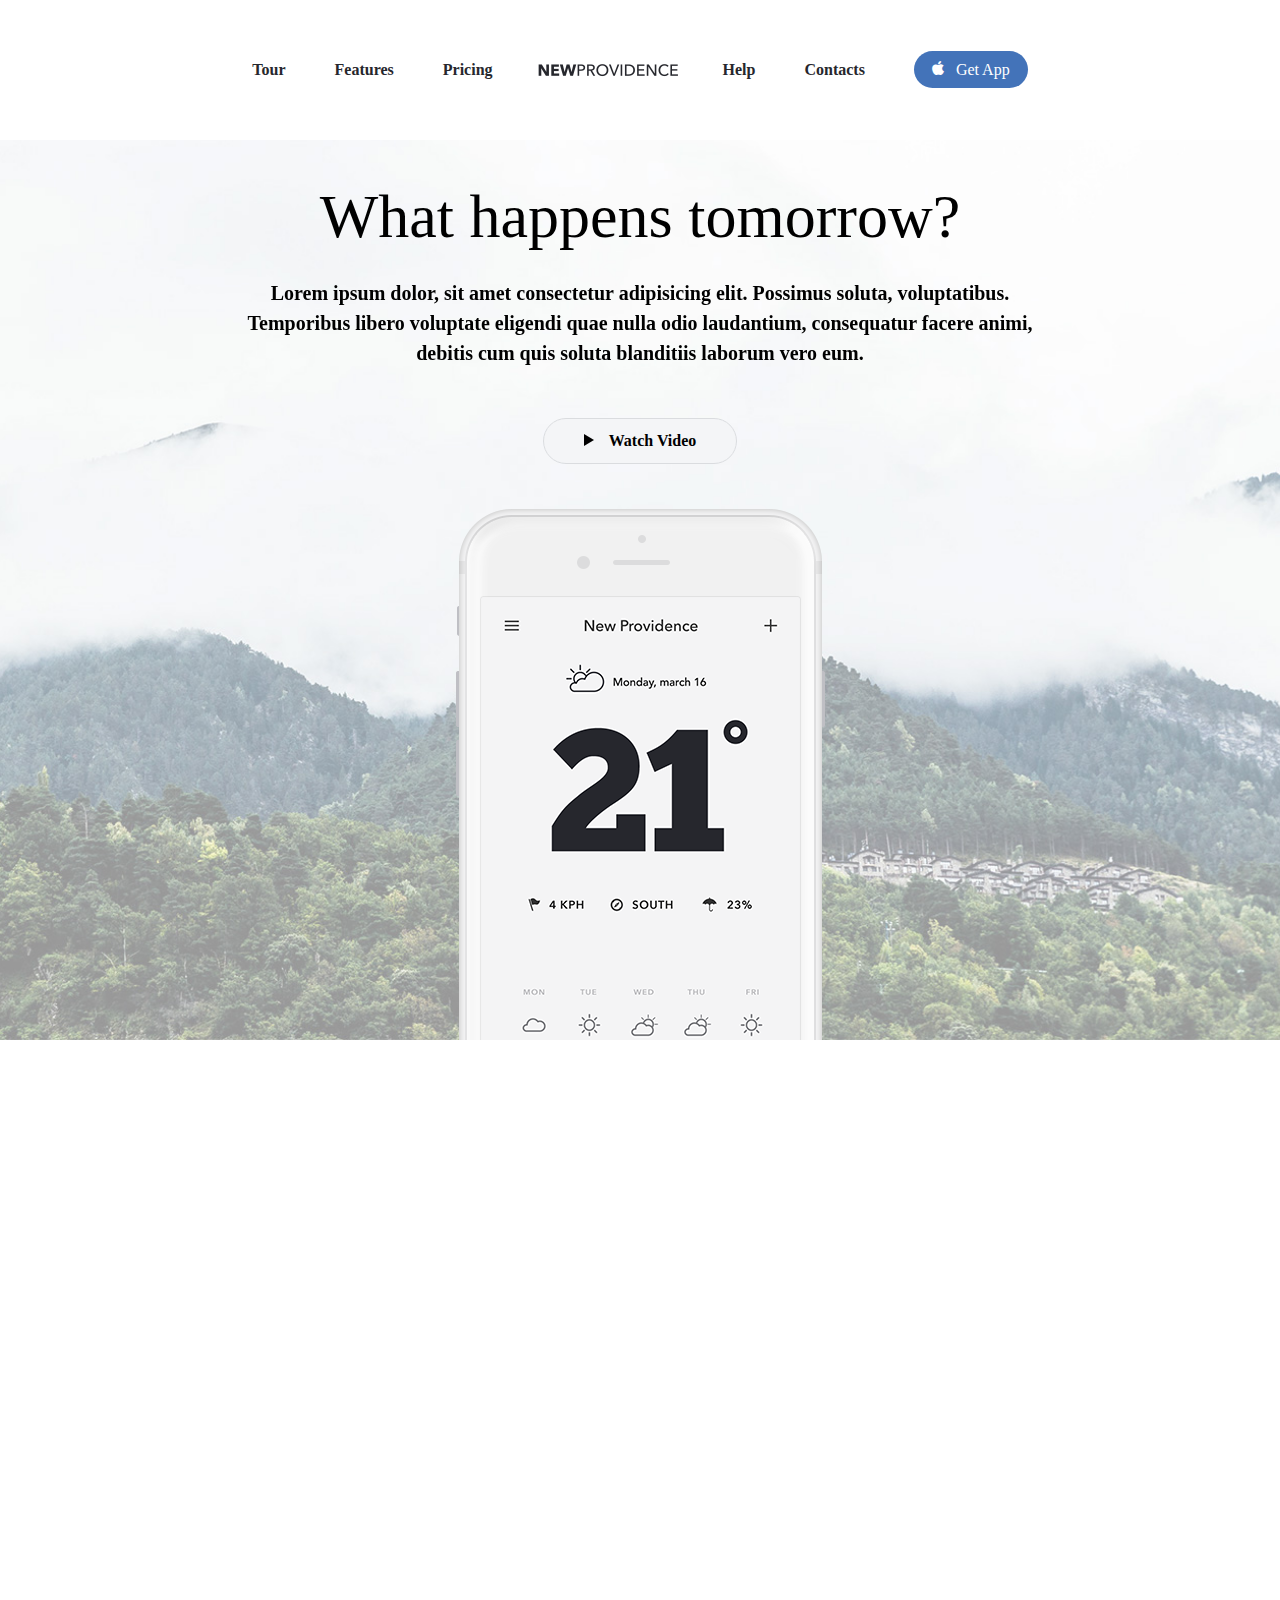
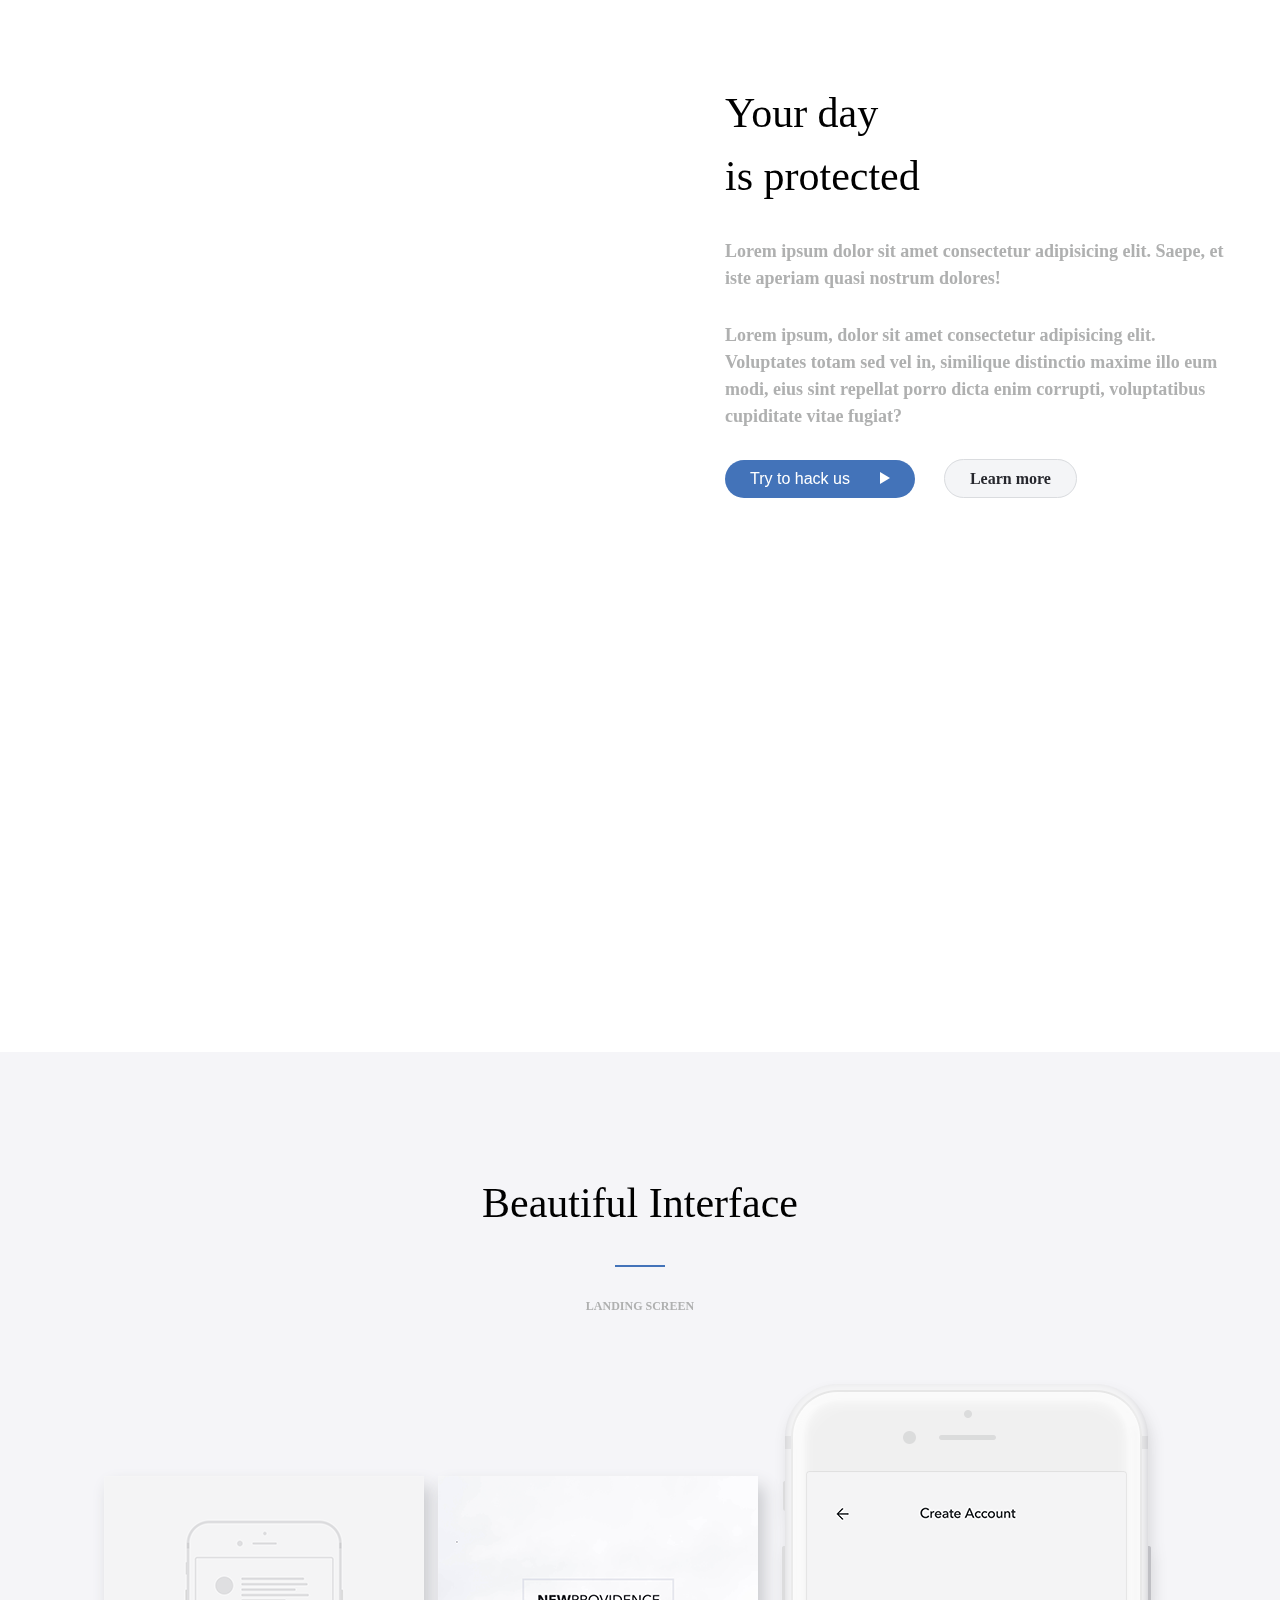
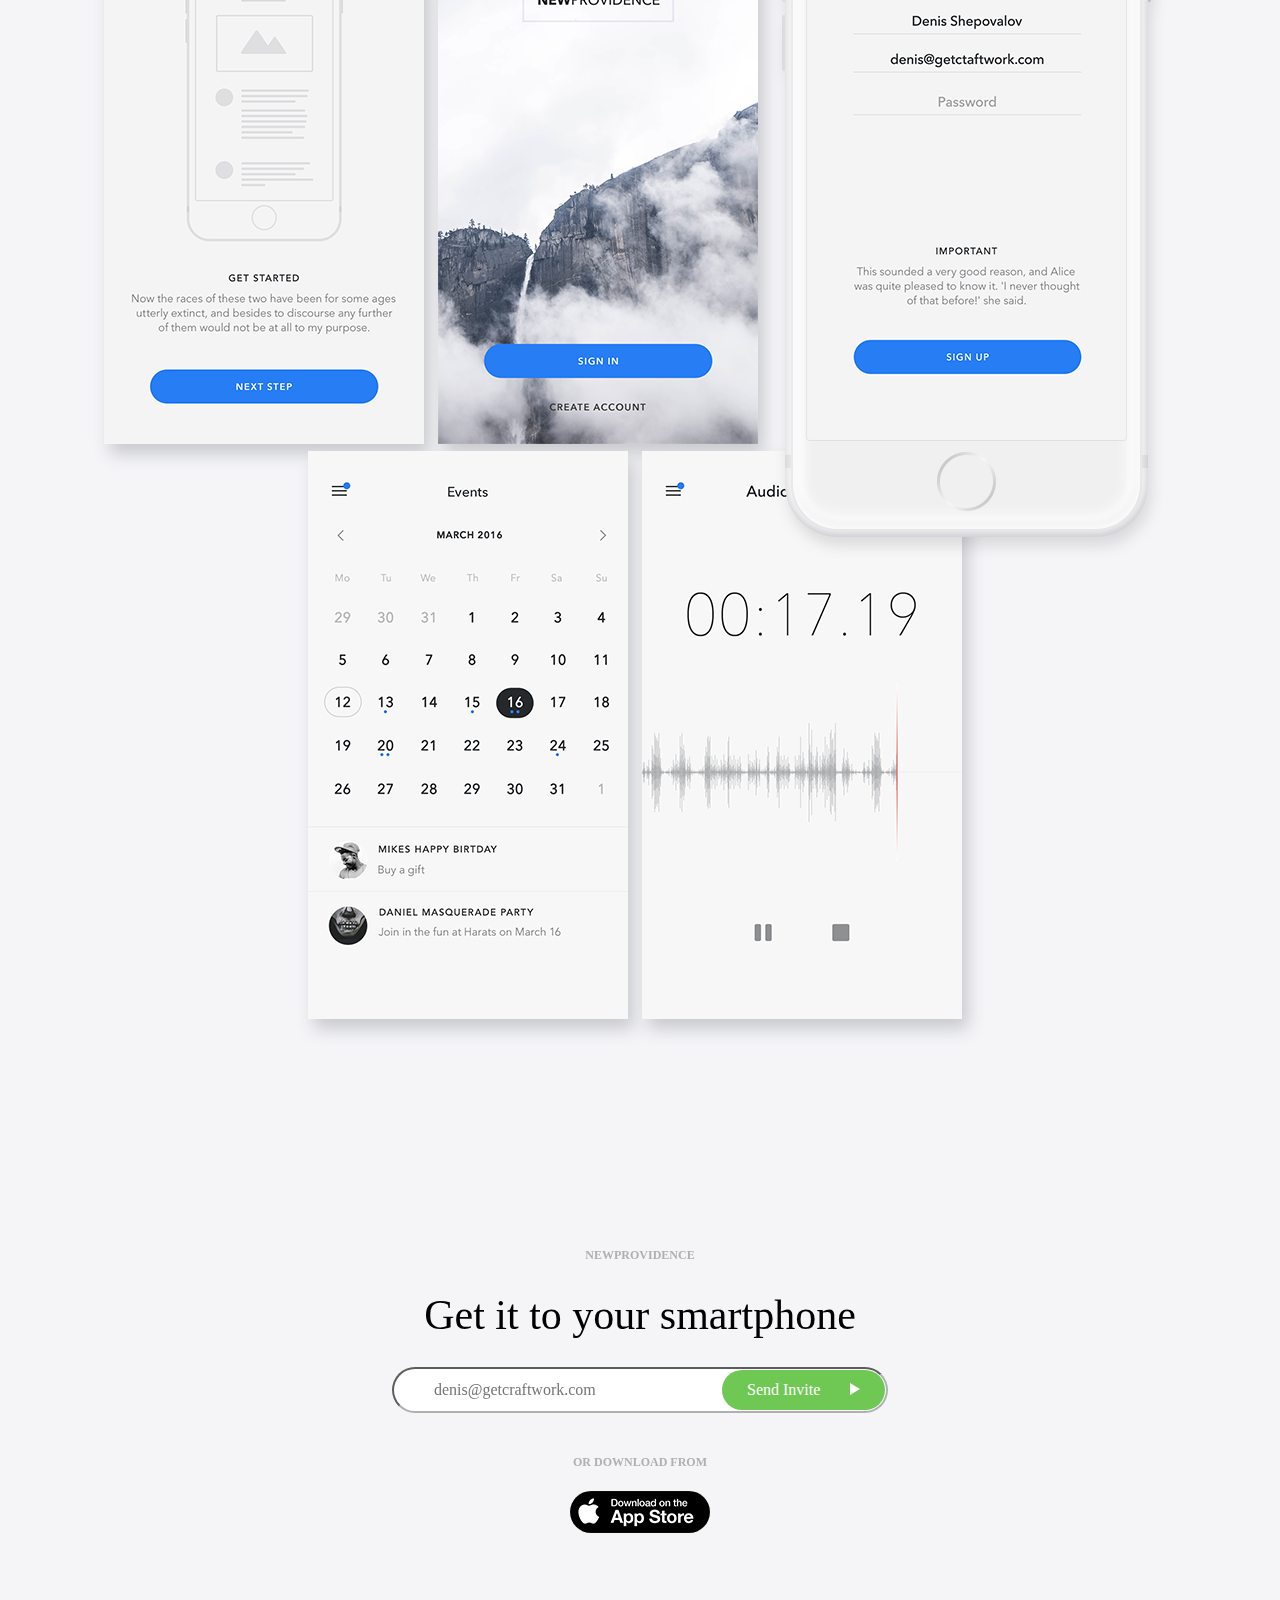
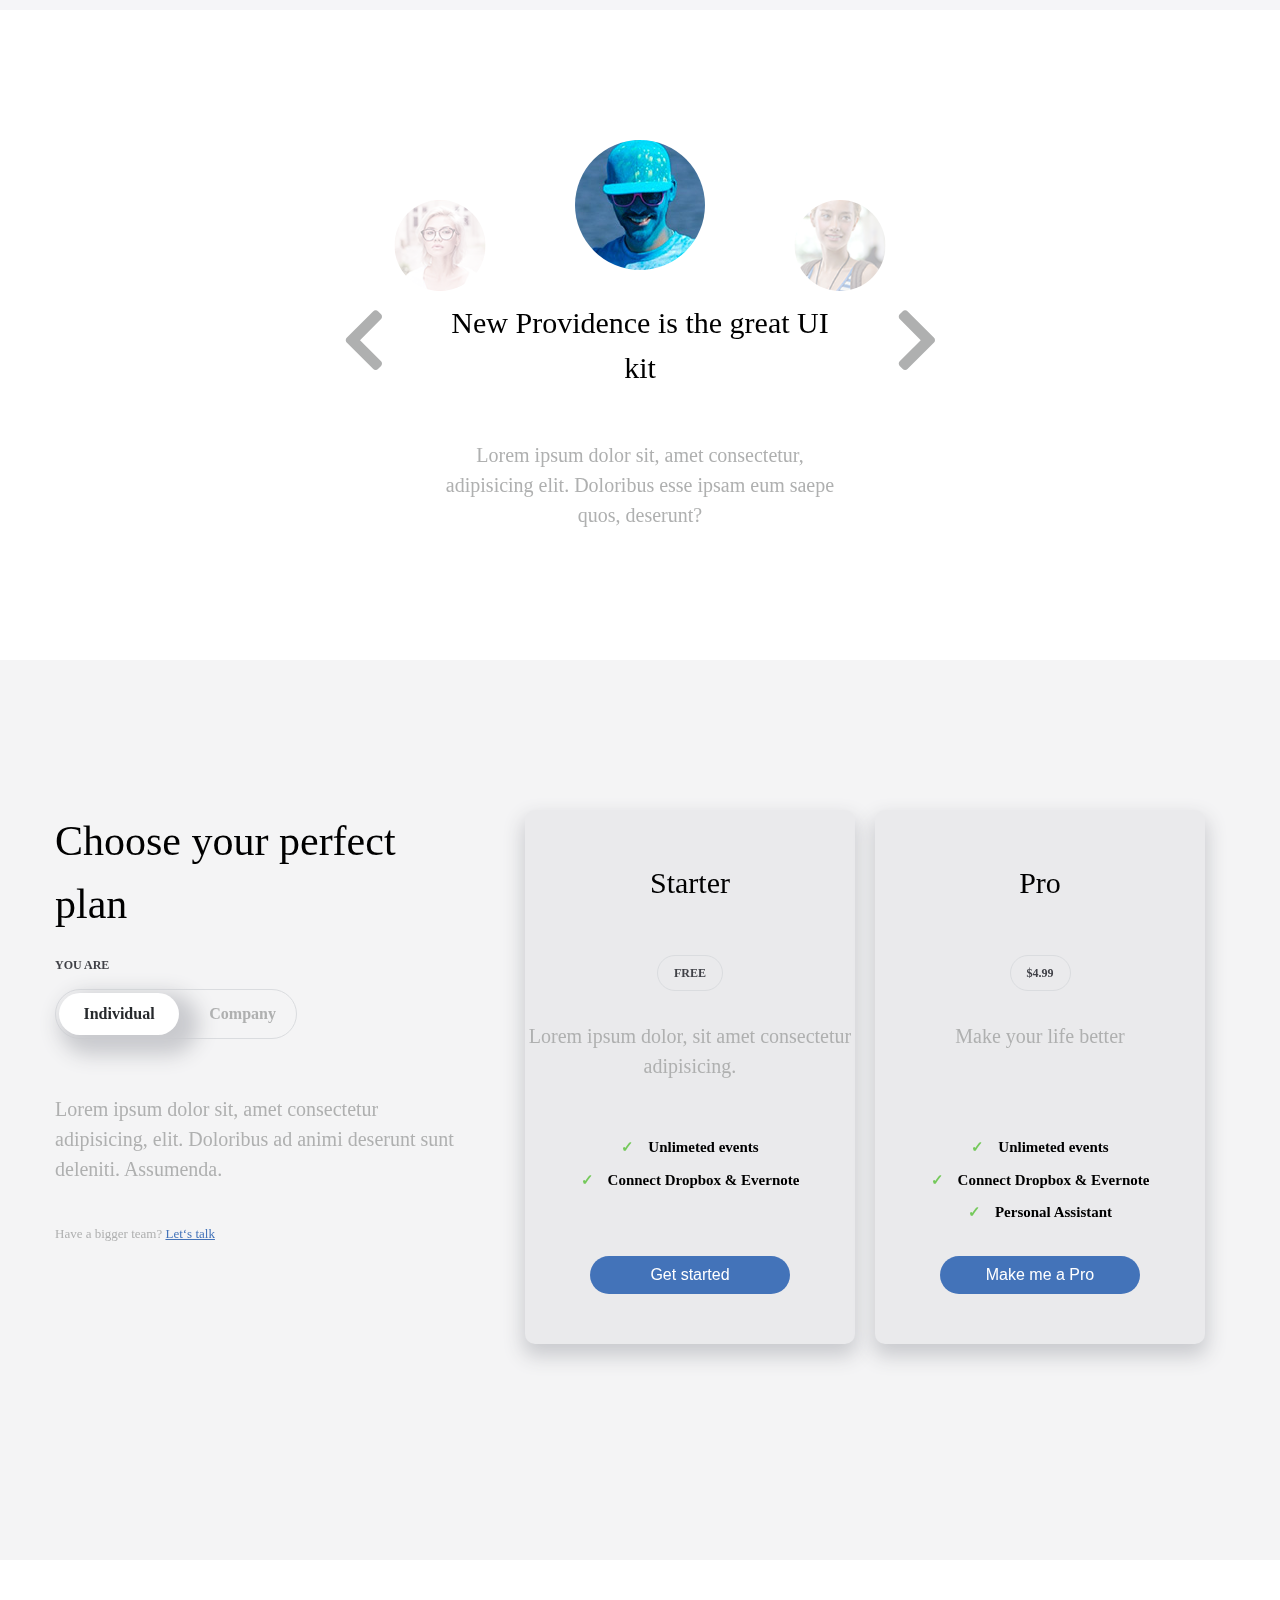
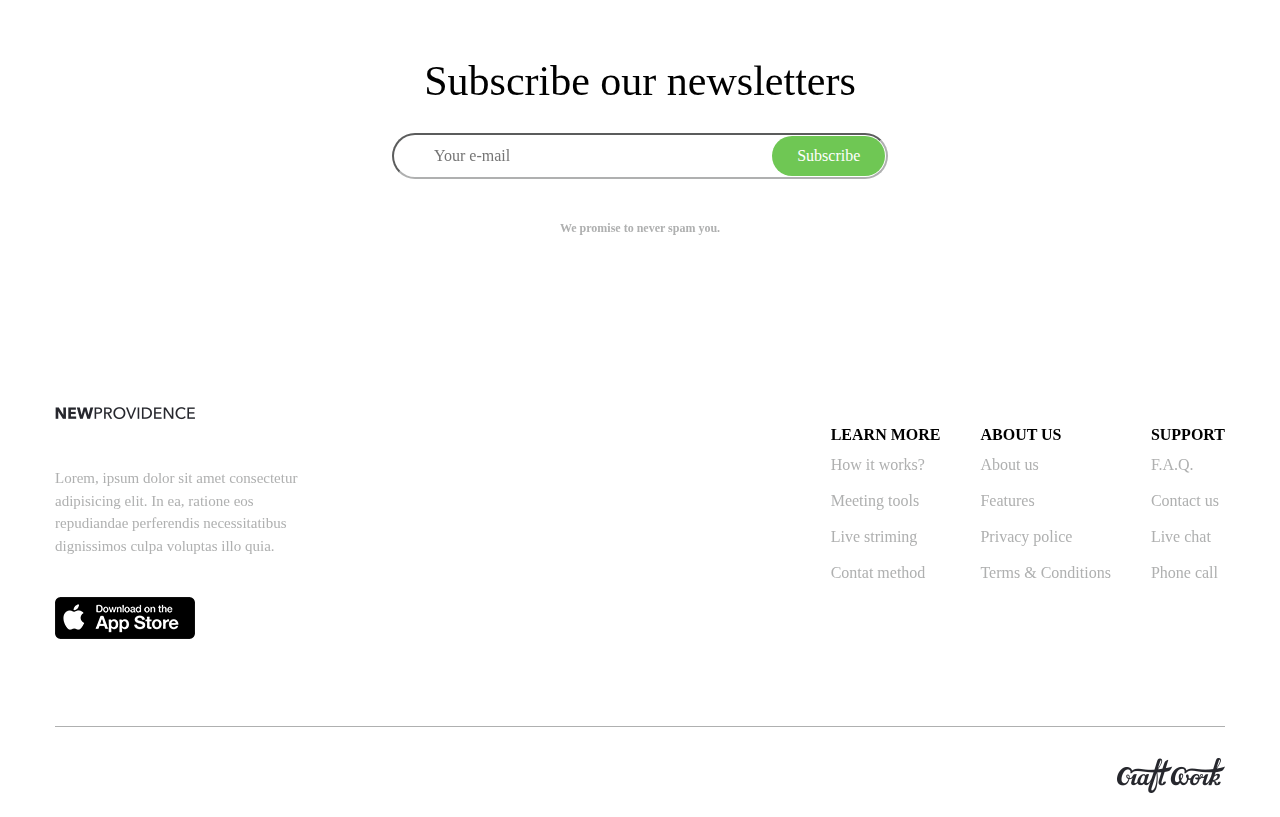
==== index.html @ 43b6f60f "adding my files to my repository" ====
<!DOCTYPE html>
<html>
<head>
	<meta charset="UTF-8">
	<meta name="viewport" content="width=device-width, initial-scale=1.0"/>
	<link rel="stylesheet" href="css/icon_fonts.css"/>
	<link rel="stylesheet" href="css/style_icon_fonts.css"/>
	<link rel="stylesheet" href="css/swiper-bundle.min.css"/>
	<link rel="stylesheet" href="css/icon_fonts-chevron.css"/>
	<link rel="stylesheet" type="text/css" href="css/style.css"/>
	<link rel="stylesheet" href="https://cdnjs.cloudflare.com/ajax/libs/animate.css/4.1.1/animate.min.css"/>
   <link href="css/aos.css" rel="stylesheet"/>
   <script src='js/aos.js'></script>
	<title>Providence</title>
</head>
<body>
	<header>
		<div class="mobile_nav">
			<div class="navigator__icon">
				<span></span>
			</div>
			<div class="navMobile fonts">
				<a class="menu__link" data-goto = ".slider" href="#">Tour</a>
				<a class="menu__link" data-goto = ".iphon_screens" href="#">Features</a>
				<a class="menu__link" data-goto = ".chois" href="#">Pricing</a>
				<a class="menu__link" data-goto = ".slider" href="#">Tour</a>
				<a class="menu__link" data-goto = ".iphon_screens" href="#">Features</a>
				<a class="menu__link" data-goto = ".chois" href="#">Pricing</a>
			</div>
		</div>
		<div class="wrapp__navigation">		
			<nav class="navigation">
				<div class="nav_left fonts">
						<a class="menu__link" data-goto = ".slider" href="#">Tour</a>
						<a class="menu__link" data-goto = ".iphon_screens" href="#">Features</a>
						<a class="menu__link" data-goto = ".chois" href="#">Pricing</a>
				</div>
				<img class="logo" src="images/logo.png" alt="logo">
				<div class="nav_right fonts">
						<a href="#">Help</a>
						<a href="#">Contacts</a>
						<a href="#" class="icon-apple">Get App</a>
				</div>
			</nav>
		</div>
		<div class="wrapper">
			<section class="header">
				<div class="heading">
					<h1 data-aos="fade-down" data-aos-delay="400">What happens tomorrow?</h1>
					<p class="fonts" data-aos="fade-down" data-aos-delay="600">Lorem ipsum dolor, sit amet consectetur adipisicing elit. Possimus soluta, voluptatibus. Temporibus libero voluptate eligendi quae nulla odio laudantium, consequatur facere animi, debitis cum quis soluta blanditiis laborum vero eum.</p>
					<button class="header_video fonts" data-aos="fade-down" data-aos-delay="800"><span class="arrow"  ></span>Watch Video</button>
				</div>
				<img class="heading__img" data-aos="fade-up" data-aos-delay="500" src="images/header_iphone.png" alt="header_iphone">
			</section>
		</div>
	</header>
	<main>
		<div class="wrapper">
			<section class="content_bloc">
				<div class="bloc fonts" data-aos="fade-right">
					<span class="icon_fonts-contentlock"></span>
					<h3 class="bloc_text">Real-time all the time</h3>
					<p>Lorem ipsum dolor sit amet consectetur adipisicing elit. Eius animi laudantium ex consequuntur quidem vitae!</p>
					<p>Lorem ipsum, dolor, sit amet consectetur adipisicing elit. Ex asperiores exercitationem autem laborum sit alias, iure dolor ea velit aliquid modi quisquam id facere nulla nemo necessitatibus consectetur nam minus.</p>
				</div>
				<div class="bloc fonts" data-aos="fade-left">
					<span class="icon_fonts-contentclock"></span>
					<h3 class="bloc_text">Adopt without any obstacles</h3>
					<p>Lorem ipsum, dolor sit, amet consectetur adipisicing elit. Ut porro cupiditate optio, commodi magni harum!</p>
					<p>Lorem ipsum dolor sit amet, consectetur, adipisicing elit. At iure rerum repudiandae vero aliquid sit excepturi cumque, consequatur debitis eum aperiam nulla nam neque ipsa officiis laudantium adipisci ad pariatur.</p>
				</div>
			</section>
			<section class="img_bloc">
				<img data-aos="fade-right" src="images/iphone-feature.png" alt="iphone" class="content_phone">
				<div class="bloc bl_phone">
					<h2>Your day <br> is protected</h2>
					<p class="fonts">Lorem ipsum dolor sit amet consectetur adipisicing elit. Saepe, et iste aperiam quasi nostrum dolores!</p>
					<p class="fonts">Lorem ipsum, dolor sit amet consectetur adipisicing elit. Voluptates totam sed vel in, similique distinctio maxime illo eum modi, eius sint repellat porro dicta enim corrupti, voluptatibus cupiditate vitae fugiat?</p>
					<button>Try to hack us<span class="arrow_btn"></span></button>
					<a href="#" class="header_video fonts">Learn more</a>
				</div>
			</section>
		</div>
		<section class="iphon_screens">
			<div class="iphon_heading">
				<h2>Beautiful Interface</h2>
				<span></span>
				<p class="fonts">LANDING SCREEN</p>
			</div>
			<div class="iphon_screens_img">
				<img src="images/interface/img-1.png" alt="screens">
				<img src="images/interface/img-2.png" alt="screens">
				<img src="images/interface/main-img.png" alt="screens">
				<img src="images/interface/img-3.png" alt="screens">
				<img src="images/interface/img-4.png" alt="screens">
			</div>
			<div class="form">
				<p class="form__log">NEWPROVIDENCE</p>
				<h2 class="form__header">Get it to your smartphone</h2>
				<div class="form__email">
					<input class="form__input" type="email"  placeholder="denis@getcraftwork.com">
					<a class="form__button">Send Invite<span class="arrow_btn"></span></a>
				</div>
				<p class="form__downloadtext">OR DOWNLOAD FROM</p>
				<a href="#" class="form__downloadimg"><img src="images/app-store-download.png" alt="app-store"></a>
			</div>
		</section>
		<section class="slider">
			<div class="swiper-container swiper-no-swiping">
			  	<div class="swiper_buttons">
				  <div class="swiper-button-prev icon_fonts-chevronchevron-left"></div>
				  <div class="swiper-button-next icon_fonts-chevronchevron-righ"></div>
			  </div>
				  <div class="swiper-wrapper">
				    <div class="swiper-slide">
				    	<img src="images/user1.jpg" alt="#">
				    	<div class="block">
				    		<h2 class="block_header">New Providence is the great UI kit </h2>
				    		<p class="block_text">Lorem, ipsum dolor sit amet consectetur adipisicing, elit. Corporis vero omnis ab eveniet soluta quos.</p>
				    		<img src="#" alt="">
				    		<p class="block_footer">NOWOMAN DOWMAN</p>
			    		</div>
				    </div>
				    <div class="swiper-slide">
				    	<img src="images/user2.jpg" alt="#">
				    	<div class="block">
				    		<h2 class="block_header">New Providence is the great UI kit </h2>
				    		<p class="block_text">Lorem ipsum dolor sit, amet consectetur, adipisicing elit. Doloribus esse ipsam eum saepe quos, deserunt?</p>
				    		<img src="#" alt="">
				    		<p class="block_footer">CAMERON DOWMAN</p>
			    		</div>
				    </div>
				    <div class="swiper-slide">
				    	<img src="images/user3.jpg" alt="#">
				    	<div class="block">
				    		<h2 class="block_header">New Providence is the great UI kit </h2>
				    		<p class="block_text">Lorem ipsum dolor, sit amet consectetur adipisicing elit. Sapiente, facilis! Asperiores commodi veritatis molestias, enim.</p>
				    		<img src="#" alt="">
				    		<p class="block_footer">SISI DOWMAN</p>
			    		</div>
				    </div>
			   </div>
			</div>
		</section>
		<section class="chois">
			<div class="chois_wrapper">
				<div class="chois_headingBlock">
					<h2>Choose your perfect plan</h2>
					<div class="chois_button">
						<p>YOU ARE</p>
						<label for="checkbox" class="swich">
							<p>Individual</p>
							<input type="checkbox" class="checkbox" id="checkbox">
							<span class="checkbox_slider"></span>
							<p class="p">Company</p>
						</label>
					</div>
					<p class="chois_text">Lorem ipsum dolor sit, amet consectetur adipisicing, elit. Doloribus ad animi deserunt sunt deleniti. Assumenda.</p>
					<p class="coise_textFooter">Have a bigger team? <a href="#">Let‘s talk</a></p>
				</div>
				<div class="chose_cardBlock">
					
					<div class="cards">	
						<h3 class="cards_header">Starter</h3>
						<div class="cards_price">FREE</div>
						<p class="cards_text">Lorem ipsum dolor, sit amet consectetur adipisicing.</p>
						<ul class="cards_list">
							<li>Unlimeted events</li>
							<li>Connect Dropbox & Evernote</li>
						</ul>
						<button class="cards_button">Get started</button>
					</div>
					
					<div class="cards">	
						<h3 class="cards_header">Pro</h3>
						<div class="cards_price">$4.99</div>
						<p class="cards_text">Make your life better</p>
						<ul class="cards_list">
							<li>Unlimeted events</li>
							<li>Connect Dropbox & Evernote</li>
							<li>Personal Assistant</li>
						</ul>
						<button class="cards_button">Make me a Pro</button>
					</div>
				
				</div>
			</div>
		</section>
	</main>
	<footer>
		<section class="footer">
			<div class="wrapper">	
				<div class="form">
					<h2 class="form__header">Subscribe our newsletters</h2>
					<div class="form__email">
						<input class="form__input" type="email" placeholder="Your e-mail">
						<a class="form__button">Subscribe</a>
					</div>
					<p class="form__downloadtext">We promise to never spam you.</p>
				</div>
				<div class="footer_social">
					<div class="footer_logo">
						<img src="images/logo.png" alt="logo">
						<p>Lorem, ipsum dolor sit amet consectetur adipisicing elit. In ea, ratione eos repudiandae perferendis necessitatibus dignissimos culpa voluptas illo quia.</p>
						<img src="images/app-store-download.png" alt="app-store">
						<div class="social-linc"></div>
					</div>
					<div class="footer_linc">
						<ul>
							<h4>LEARN MORE</h4>
							<li><a href="#">How it works? </a></li>
							<h4></h4>
							<li><a href="#">Meeting tools</a></li>
							<h4></h4>
							<li><a href="#">Live striming</a></li>
							<h4></h4>
							<li><a href="#">Contat method</a></li>
						</ul>
						<ul>
							<h4>ABOUT US</h4>
							<li><a href="#">About us</a></li>
							<h4></h4>
							<li><a href="#">Features</a></li>
							<h4></h4>
							<li><a href="#">Privacy police</a></li>
							<h4></h4>
							<li><a href="#">Terms & Conditions</a></li>
						</ul>
						<ul>
							<h4>SUPPORT</h4>
							<li><a href="#">F.A.Q.</a></li>
							<h4></h4>
							<li><a href="#">Contact us</a></li>
							<h4></h4>
							<li><a href="#">Live chat</a></li>
							<h4></h4>
							<li><a href="#">Phone call </a></li>
						</ul>
					</div>
				</div>
				<div class="footer_end">
					<img src="images/craftwork.png" alt="craftwork">
				</div>
			</div>	
		</section>
	</footer>
	<script src="js/swiper-bundle.min.js"></script>
	<script src="js/script.js"></script>	
</body>
</html>
---- css/icon_fonts.css ----
@font-face {
  font-family: 'icomoon';
  src:  url('../fonts/icomoon.eot?k3b6kp');
  src:  url('../fonts/icomoon.eot?k3b6kp#iefix') format('embedded-opentype'),
    url('../fonts/icomoon.ttf?k3b6kp') format('truetype'),
    url('../fonts/icomoon.woff?k3b6kp') format('woff'),
    url('../fonts/icomoon.svg?k3b6kp#icomoon') format('svg');
  font-weight: normal;
  font-style: normal;
  font-display: block;
}

[class^="icon-"]::before, [class*=" icon-"]::before {
  /* use !important to prevent issues with browser extensions that change fonts */
  font-family: 'icomoon' !important;
  speak: never;
  font-style: normal;
  font-weight: normal;
  font-variant: normal;
  text-transform: none;
  line-height: 1;

  /* Better Font Rendering =========== */
  -webkit-font-smoothing: antialiased;
  -moz-osx-font-smoothing: grayscale;
}

.icon-apple:before {
  content: "\e900";
  margin-right: 12px;
}
---- css/style_icon_fonts.css ----
@font-face {
  font-family: 'icon_content';
  src:  url('../fonts2/icon_content.eot?cr12xd');
  src:  url('../fonts2/icon_content.eot?cr12xd#iefix') format('embedded-opentype'),
    url('../fonts2/icon_content.ttf?cr12xd') format('truetype'),
    url('../fonts2/icon_content.woff?cr12xd') format('woff'),
    url('../fonts2/icon_content.svg?cr12xd#icon_content') format('svg');
  font-weight: normal;
  font-style: normal;
  font-display: block;
}

[class^="icon_fonts-content"], [class*=" icon_fonts-content"] {
  /* use !important to prevent issues with browser extensions that change fonts */
  font-family: 'icon_content' !important;
  speak: never;
  font-style: normal;
  font-weight: normal;
  font-variant: normal;
  text-transform: none;
  line-height: 1;

  /* Better Font Rendering =========== */
  -webkit-font-smoothing: antialiased;
  -moz-osx-font-smoothing: grayscale;
}

.icon_fonts-contentclock:before {
  content: "\e900";
  color: #267df4;
  font-size: 40px;
}
.icon_fonts-contentlock:before {
  content: "\e901";
  color: #267df4;
  font-size: 40px;
}
---- css/icon_fonts-chevron.css ----
@font-face {
  font-family: 'icon_chevron';
  src:  url('../fonts/icon_chevron.eot?hcdume');
  src:  url('../fonts/icon_chevron.eot?hcdume#iefix') format('embedded-opentype'),
    url('../fonts/icon_chevron.ttf?hcdume') format('truetype'),
    url('../fonts/icon_chevron.woff?hcdume') format('woff'),
    url('../fonts/icon_chevron.svg?hcdume#icon_chevron') format('svg');
  font-weight: normal;
  font-style: normal;
  font-display: block;
}

[class^="icon_fonts-chevron"]:after, [class*=" icon_fonts-chevron"]:after {
  /* use !important to prevent issues with browser extensions that change fonts */
  font-family: 'icon_chevron' !important;
  speak: never;
  font-style: normal;
  font-weight: normal;
  font-variant: normal;
  text-transform: none;
  line-height: 1;

  /* Better Font Rendering =========== */
  -webkit-font-smoothing: antialiased;
  -moz-osx-font-smoothing: grayscale;
}

.icon_fonts-chevronchevron-left:after {
  content: "\e900";
  font-size: 70px;
  color: #afb0b0;
}
.icon_fonts-chevronchevron-righ:after {
  content: "\e901";
  font-size: 70px;
  color: #afb0b0;
}
---- css/style.css ----
@import "http://fonts.fontstorage.com/import/lato.css";
@import "http://fonts.fontstorage.com/import/varelaround.css";

ul[class],
ol[class] {
  padding: 0;
}
body,
h1,
h2,
h3,
h4,
p,
ul[class],
ol[class],
li,
figure,
figcaption,
blockquote,
dl,
dd {
  margin: 0;
}
*:focus{
    outline: none
}
a{
	text-decoration: none;
}
.fonts{
	font-family: 'Lato';
	font-weight: 700;
}
body {
  min-height: 100vh;
  scroll-behavior: smooth;
  text-rendering: optimizeSpeed;
  line-height: 1.5;
}
.wrapper{
	max-width: 1170px;
	margin: auto;
}
						/*header*/

.navigator__icon{
	display: none;
	z-index: 4;
	position: relative;
	width: 60px;
	height: 30px;
	margin-left: 30px;
	cursor: pointer;
	transition: all 0.3s ease 0s;
}
.navigator__icon._active span{
	transform: scale(0) translate(0px, -50%);
}
.navigator__icon._active:before{
	top:50%;
	transform: rotate(-45deg) translate(0px, -50%);
}
.navigator__icon._active:after{
	bottom:50%;
	transform: rotate(45deg) translate(0px, 50%);
}
.navigator__icon span,
.navigator__icon:before,
.navigator__icon:after{
	left: 0;
	position: absolute;
	height: 20%;
	width: 100%;
	background-color: #6fc754;
	transition: all 0.3s ease 0s;
}
.navigator__icon:before,
.navigator__icon:after{
	content: "";
}
.navigator__icon:before{
	top: 0;
}
.navigator__icon:after{
	bottom: 0;
}
.navigator__icon span{
	top: 50%;
	transform: scale(1) translate(0px, -50%);
}
.nav_right > a{
	margin: 0 0 0 45px;
	color: #26272d;
}
.nav_right > a:hover{
	color: #afb0b0;
}
.nav_right > a:last-child{
	padding: 10px 18px;
	background-color: #4373b9;
	color:#fff;
	border-radius: 25px;
	font-weight: 500; 
}
.nav_left > a{
	color: #26272d;
	margin: 0 45px 0 0;
}c
.nav_left > a:hover{
	color: #afb0b0;
}
.logo{
	max-height: 15px;
}
.navigation{
	font-size: 16px;
	max-width: 1170px;
	display: flex;
	margin: auto;
	justify-content: space-between;
	align-items: center;
}
 .togleBody{
	overflow: hidden;
	height: 100%;
}
.navMobile{
	position: fixed;
	top: 0;
	left: -120%;
	width: 100%;
	height: 100%;
	background: rgba(0,0,0,0.9);
	/*transition: left 0.4s easy 0s;*/
	display: flex;
	flex-direction: column;
	align-items: center;
	justify-content: center;
	z-index: 3;
	transition: left 0.3s ease 0s;
}
.activeNavMobile{
	left: 0%;
	width: 100%;
	transition: left 0.4s easy 0s
}
.navMobile > a{
	padding: 10px 0px;
	color: #fff;
}
.wrapp__navigation{
	height: 140px;
	position: fixed;
	top: 0;
	left: 0;
	right: 0;
	background-color: #fff;
	z-index: 2;
	display: flex;
	transition-duration: 1s;
	transition-property: height;
}
.nav__height{
	transition-duration: 1s;
	transition-property: height;
	height: 80px;
	box-shadow: 1px 0 10px 2px;
}
header{
	background-image: url("../images/banner_background.jpg");
	background-size: cover;
	background-position: center center;
	background-repeat: no-repeat;
	max-height: 900px;
	overflow: hidden;
	padding-top: 140px;
}
.heading{
	max-width: 830px;
	margin: auto;
	text-align: center;
	padding: 30px 0;
}
.heading > h1 {
	font-size: 62px;
	margin-bottom: 15px;
	font-family: 'Varela Round';
	font-weight: 300;
}
.heading > p {
	font-size: 20px;
	margin-bottom: 50px;
	font-weight: 600;
	/*color: #afb0b0;*/
}
.header_video{
	margin-bottom: 15px;
	padding: 13px 40px;
	font-size: 16px;
	background-color: #F4F5F7;
	border: 1px solid #dadcdf;
	border-radius: 30px;
	cursor: pointer;
}
.arrow{
	display: inline-block;
	height:0;
	width: 0;
	padding-right: 15px;
	border-top: 6px solid transparent;
	border-left: 10px solid black;
	border-bottom: 6px solid transparent;
}
.header > img{
	margin: auto;
	display: block;
}
								/*content*/
.bloc{
	max-width: 500px;
}
.bloc > h2{
	font-family: 'Varela Round';
	font-weight: 300;
	font-size: 42px;
}
.bloc p{
	font-weight: 600;
	font-size: 18px;
	color: #afb0b0;
}
.bloc *{
	margin-top: 30px;
	font-weight: 400;
}
.content_bloc{
	display: flex;
	justify-content: space-between;
	margin-top: 120px;
	margin-bottom: 160px;	
}
.img_bloc{
	min-height: 1000px;
}
@media only screen and (min-device-width : 768px) and (max-device-width : 1024px) and (orientation : portrait) {
	.content_bloc{
		padding: 0 30px;
	}
}
@media only screen and (max-width : 1024px) {
	.content_bloc{
		padding: 0 20px;
		flex-direction: column;
		align-items: center;
	}
	.content_bloc > .bloc{
		max-width: 80%;
		text-align: center;
	}
	.img_bloc{
		display: none;
	}

}
.bl_phone{
	float: right;
}
.content_phone{
	position: absolute;
	left: -3%;
	object-fit: cover;
	z-index: -1;
}
@media only screen and (max-width : 1224px) {
	.content_phone{
		position: static;
		margin: auto;
		left: 0;
		display: block;
		max-width: 70%;
	}
	.bl_phone{
		float: none;
		max-width: 80%;
		text-align: center;
		margin: auto;
		padding-bottom: 80px;
	}
	.content_bloc{
		margin-top: 100px;
		margin-bottom: 80px;
		padding: 0 20px;
	}
}
.bl_map{
	margin-top: 120px;
	margin: auto;
}
.bloc_text{
	font-size: 24px;
	font-weight: 400;
}
.bloc > a{
	padding: 10px 25px;
	font-weight: 600;	
	font-size: 16px;
	color: #26272d;
}
.bloc > button{
	padding: 10px 25px;
	background-color: #4373b9;
	color:#fff;
	border-radius: 25px;
	font-weight: 500;
	border: none;
	font-size: 16px;
	cursor: pointer;
	margin-right: 25px;
	text-decoration: none; 
}
.arrow_btn{
	display: inline-block;
	height:0;
	width: 0;
	border-top: 6px solid transparent;
	border-left: 10px solid #fff;
	border-bottom: 6px solid transparent;
	margin: 0 0 0 30px;
}
.bloc > button:focus {
    outline: none;
}
.img_map{
	min-height: 700px;
}

.content_map_img {
	margin: 50px auto;
	display: block;
	object-fit: cover;
}
.bloc_img > h4{
	font-size: 12px;
	font-weight: bold;
}
								/*content iphon_screens*/
.iphon_screens{
	background-color: #f5f5f8;
	padding: 120px 0 70px 0; 
}
.iphon_heading{
	display: flex;
	flex-direction: column;
	align-items: center;
	width: 100%;
}
.iphon_heading *{
	margin-bottom: 30px;
}
.iphon_heading > span{
	display: inline-block;
	width: 50px;
	border-top: 2px solid #4373b9;
}
.iphon_heading > h2 {
	font-family: 'Varela Round';
	font-weight: 300;
	font-size: 42px;
}
.iphon_heading > p{
	font-size: 12px;
	margin-bottom: 50px;
	font-weight: 600;
	color: #afb0b0;
}
.iphon_screens_img{
	transform: translateY(-100px);
	text-align: center;
	margin-bottom: 120px;
}
.iphon_screens_img > img{
	margin: 0 10px 0 0;
	box-shadow: 6px 10px 16px #c9cace;
}
.iphon_screens_img > img:nth-child(3){
	transform: translateY(115px);
	box-shadow:none;
}
.form{
	display: flex;
	flex-direction: column;
	align-items: center;
	width: 100%;
}
.form__downloadtext,.form__log{
	font-size: 12px;
	margin-bottom: 20px;
	font-weight: 600;
	color: #afb0b0;
	font-family: 'Lato';
}
.form__header{
	font-family: 'Varela Round';
	font-weight: 300;
	font-size: 42px;
	margin-bottom: 20px;
}
.form__downloadimg > img{
	border-radius: 22px;
}
.form__email{
	margin-bottom: 40px;
	position: relative;
}
.form__input{
	border-radius: 32px;
	height: 40px;
	border-color:#afb0b0;
	font-size: 16px;
	font-family: 'Varela Round';
	font-weight: 500; 
	padding-left: 40px;
	width: 450px;
}
.form__input:focus{
    outline: none
}
.form__button{
	position: absolute;
	right: -4.5%;
	bottom: 6%;
	padding: 8px 25px;
	background-color: #6fc754;
	color:#fff;
	border-radius: 25px;
	font-weight: 500;
	border: none;
	font-size: 16px;
	cursor: pointer;
	margin-right: 25px;
	text-decoration: none;
	font-family: 'Varela Round';
	font-weight: 500; 
}
					/*slider*/
.slider{
	min-height: 520px;
}
.swiper-container {
  max-width: 600px;
  height: 400px;
  margin-top: 130px;
}
.swiper-slide {
	opacity: 0.3;
	transform: scale(0.7);
	transition: 700ms;
}
.swiper-slide > img{
	border-radius: 50%;
	overflow: hidden;
	margin: auto;
	display: block;
}
.swiper_buttons{
	min-width: 1170px;
	margin: auto;
}
.swiper-slide-active{
	opacity: 1;
	transform: scale(1);
	transition: 700ms;
}
.block {
	display: flex;
	flex-direction: column;
	position: absolute;
	display: none;
	right: -50%;
	left: -50%;
	top: 40%;
	text-align: center;
	margin: 0 0 125px 0; 
}
.block_text{
	font-size: 20px;
	font-family: 'Lato';
	color: #afb0b0;
}
.swiper-slide-active .block {
	display: block;
	transition: 700ms;
}
.block_header{
	font-size: 30px;
	font-family: 'Lato';
	font-weight: 400;
	margin-bottom: 50px;
}
.block_footer{
	font-size: 12px;
	font-family: 'Lato';
	font-weight: bold;
	color: #404147;
}

					/*block chois*/
.chois{
	min-height: 900px;
	background-color: #f4f4f5;
`}
.chois_wrapper{
	max-width: 1170px;
	margin: auto;
	display: flex;
	justify-content: space-between;
	padding-top: 150px;
}
@media only screen and (max-width : 1224px) {
	.chois_wrapper{
		flex-direction: column;
		align-items: center;
		padding-bottom: 50px;
	}
	header{
		padding: 60px;
	}
	.footer{
		margin: 0 30px;
	}
	.chois_headingBlock{
		margin-right: 0px;
		margin: 30px 0px;
	}
}
.chois_headingBlock{
	max-width: 400px;
}
.chois_headingBlock > h2{
	font-family: 'Varela Round';
	font-weight: 300;
	font-size: 42px;
	margin-bottom: 20px;
}
.chois_button{
	margin-bottom: 55px;
}
.chois_button > p{
	font-size: 12px;
	font-family: 'Lato';
	font-weight: bold;
	color: #404147;
	margin-bottom: 15px;
}
.chois_text{
	font-size: 20px;
	font-family: 'Lato';
	color: #afb0b0;
	margin-bottom: 40px;
}
.coise_textFooter{
	font-size: 13px;
	font-family: 'Lato';
	color: #afb0b0;
}
.coise_textFooter > a{
	text-decoration: underline;
	color:#4373b9; 
}
.checkbox{
	visibility: hidden;
}
.swich{
	position: relative;
	display: inline-block;
	width: 200px;
   border: 1px solid #dadcdf;
   border-radius: 30px;
   text-align: right;
   font-family: 'Lato';
	font-weight: 600;
	color: #afb0b0;
	padding: 12px 20px;
	display: flex;
	justify-content: space-between;
}
.swich > p{
	display: inline-block;
}
.checkbox_slider:before{
	content: "Individual";
	position: absolute;
	border-radius: 30px;
	text-align: center;
	top: 3px;
	width: 120px;
	left: 3px;
	background-color: #ffffff;
	box-shadow: 10px 10px 20px 10px #c9cace;
	cursor: pointer;
	font-family: 'Lato';
	font-weight: 600;
	padding: 9px 0;
	color: #26292c;
	transition: 300ms;
}
.checkbox:checked + .checkbox_slider:before{
	left: 117px;
	content: "Company";
}
.chose_cardBlock{
	display: flex;
}
.cards{
	text-align: center;
	padding: 50px 0;
	box-shadow: 0 10px 20px 2px #c9cace;
	margin-right: 20px;
	border-radius: 10px;
	background-color: #eaeaec;
	transition: transform 0.6s ease 0s;
	width: 330px;
}
.cards:hover{
	transform: scale(1.1);
	background-color: #fff;
	transition: transform 0.6s ease 0s;

}
.cards_header{
	font-size: 30px;
	font-family: 'Lato';
	font-weight: 400;
	margin-bottom: 50px;
}
.cards_text{
	font-size: 20px;
	font-family: 'Lato';
	color: #afb0b0;
	margin-bottom: 55px;
	min-height: 60px;
}
.cards_price{
	font-size: 12px;
	font-family: 'Lato';
	font-weight: bold;
	color: #404147;
	margin-bottom: 15px;
	border: 1px solid #dadcdf;
	border-radius: 30px;
	display: inline-block;
	padding: 8px 16px;
	margin-bottom: 30px
}
.cards_list{
	list-style: none;
	font-size: 15px;
	font-family: 'Lato';
	font-weight: 700;
	min-height: 90px;
}
.cards_list li{
	margin-bottom: 10px;
}
.cards_list li:before{
	content: '\2713';
	color: #75c95b;
	padding-right: 14px;
}
.cards_button{
	padding: 10px 25px;
	background-color: #4373b9;
	color:#fff;
	border-radius: 25px;
	font-weight: 500;
	border: none;
	font-size: 16px;
	text-decoration: none;
	cursor: pointer;
	width: 200px;
	margin-top: 30px;
}
.footer{
	padding: 90px 0;
}
.footer_social{
	display: flex;
	justify-content: space-between;
	margin-top: 150px;
}
.footer_logo{
	max-width: 250px;
}
.footer_logo *{
	padding-bottom: 40px;
}
.footer_logo > p{
	font-size: 15px;
	font-family: 'Lato';
	color: #afb0b0;
}
.footer_linc{
	display: flex;
	font-size: 16px;
	font-family: 'Lato';
}
.footer_linc *{

	padding-bottom: 6px;
}
.footer_linc >  ul{
	list-style: none;

}
.footer_linc >  ul > li > a{
	color: #afb0b0;
}
.footer_end{
	border-top: 1px solid #afb0b0;
	width: 100%;
}
.footer_end > img{
	float: right;
	display: inline-block;
	padding-top: 30px;
}
@media only screen and (max-width : 540px) {
	.footer_social{
		flex-direction: column;
	}
	.chose_cardBlock{
		flex-direction: column;
	}
	.form__input{
		width: 300px;
	}
	.form__button{
		position: static;
		margin: 30px 0 0 33.33%;
		display: inline-block;
	}
	.cards{
		flex-basis: 350px;
		margin: 10px 0;
	}
	header{
		padding: 60px;
	}
	.heading > h1{
		font-size: 52px;
	}
	.heading > img{
		width: 250px;
	}
	.navigator__icon{
		margin: auto;
	}
}
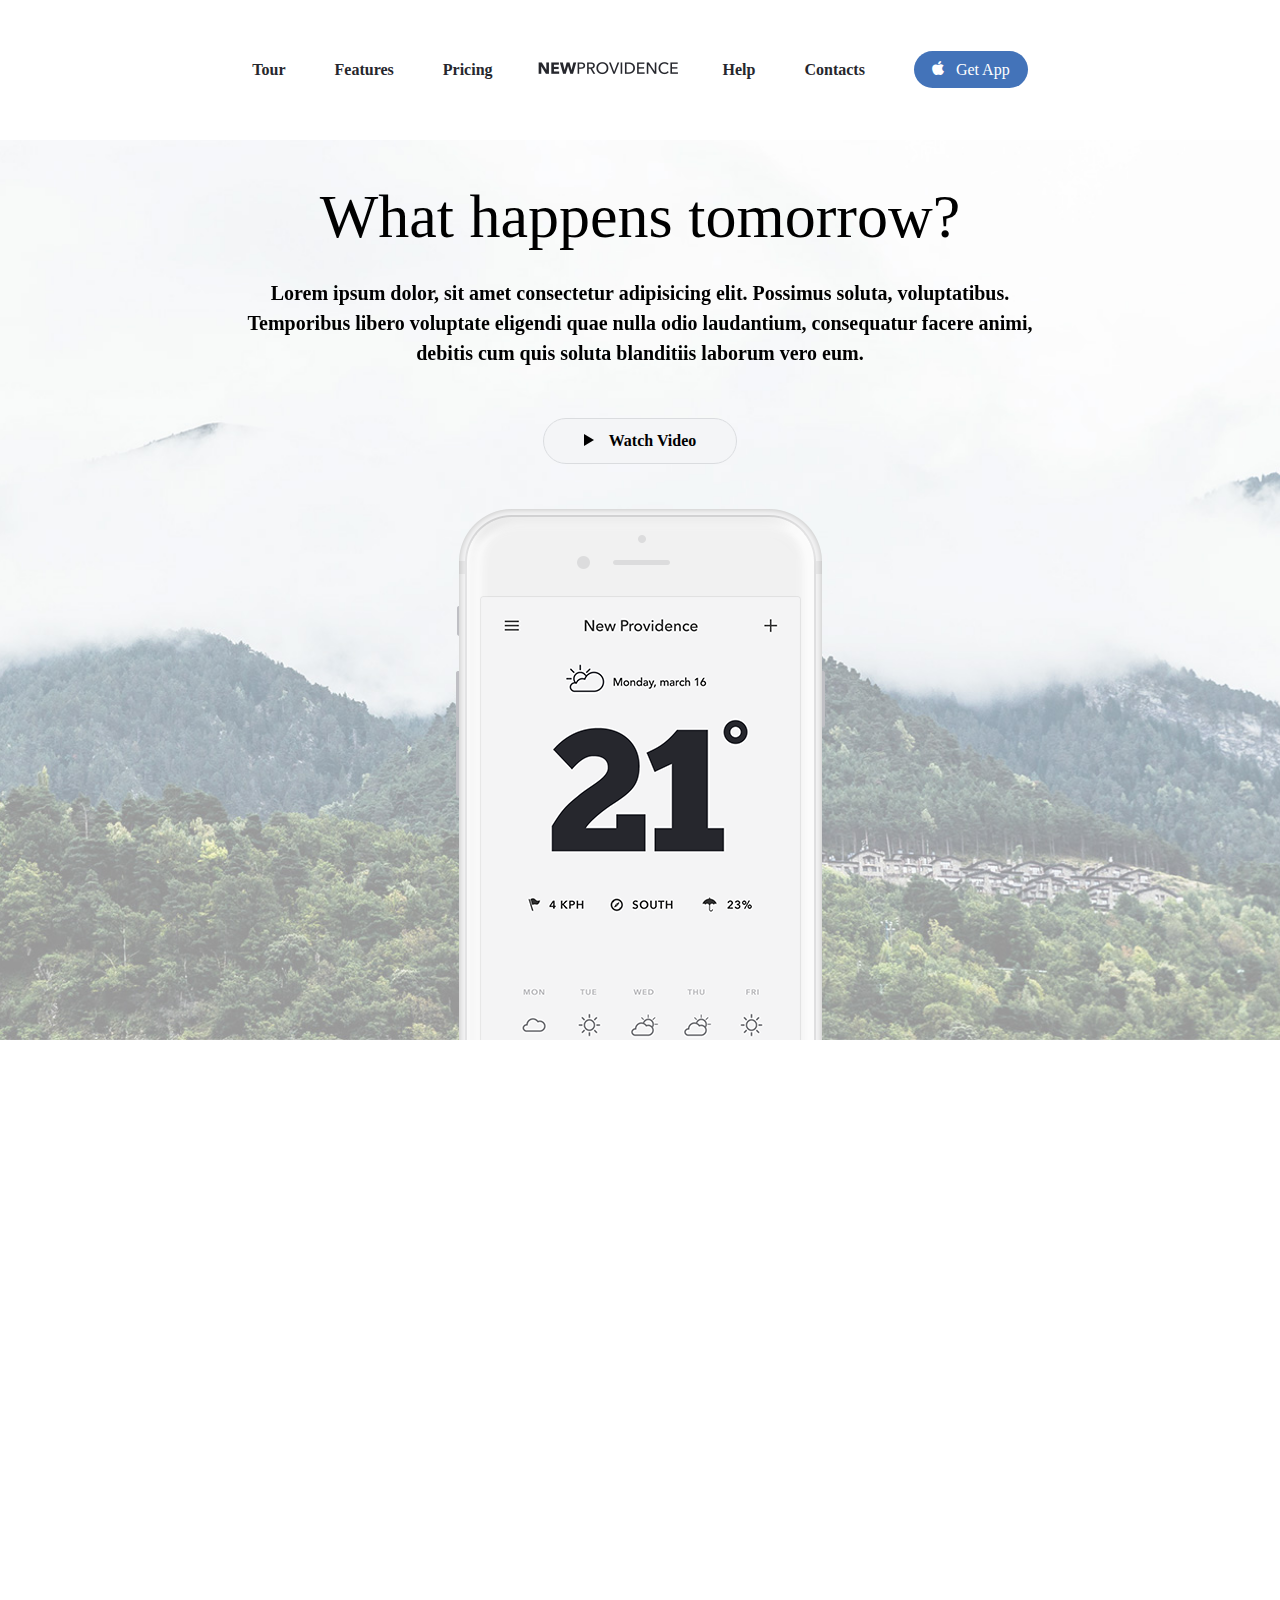
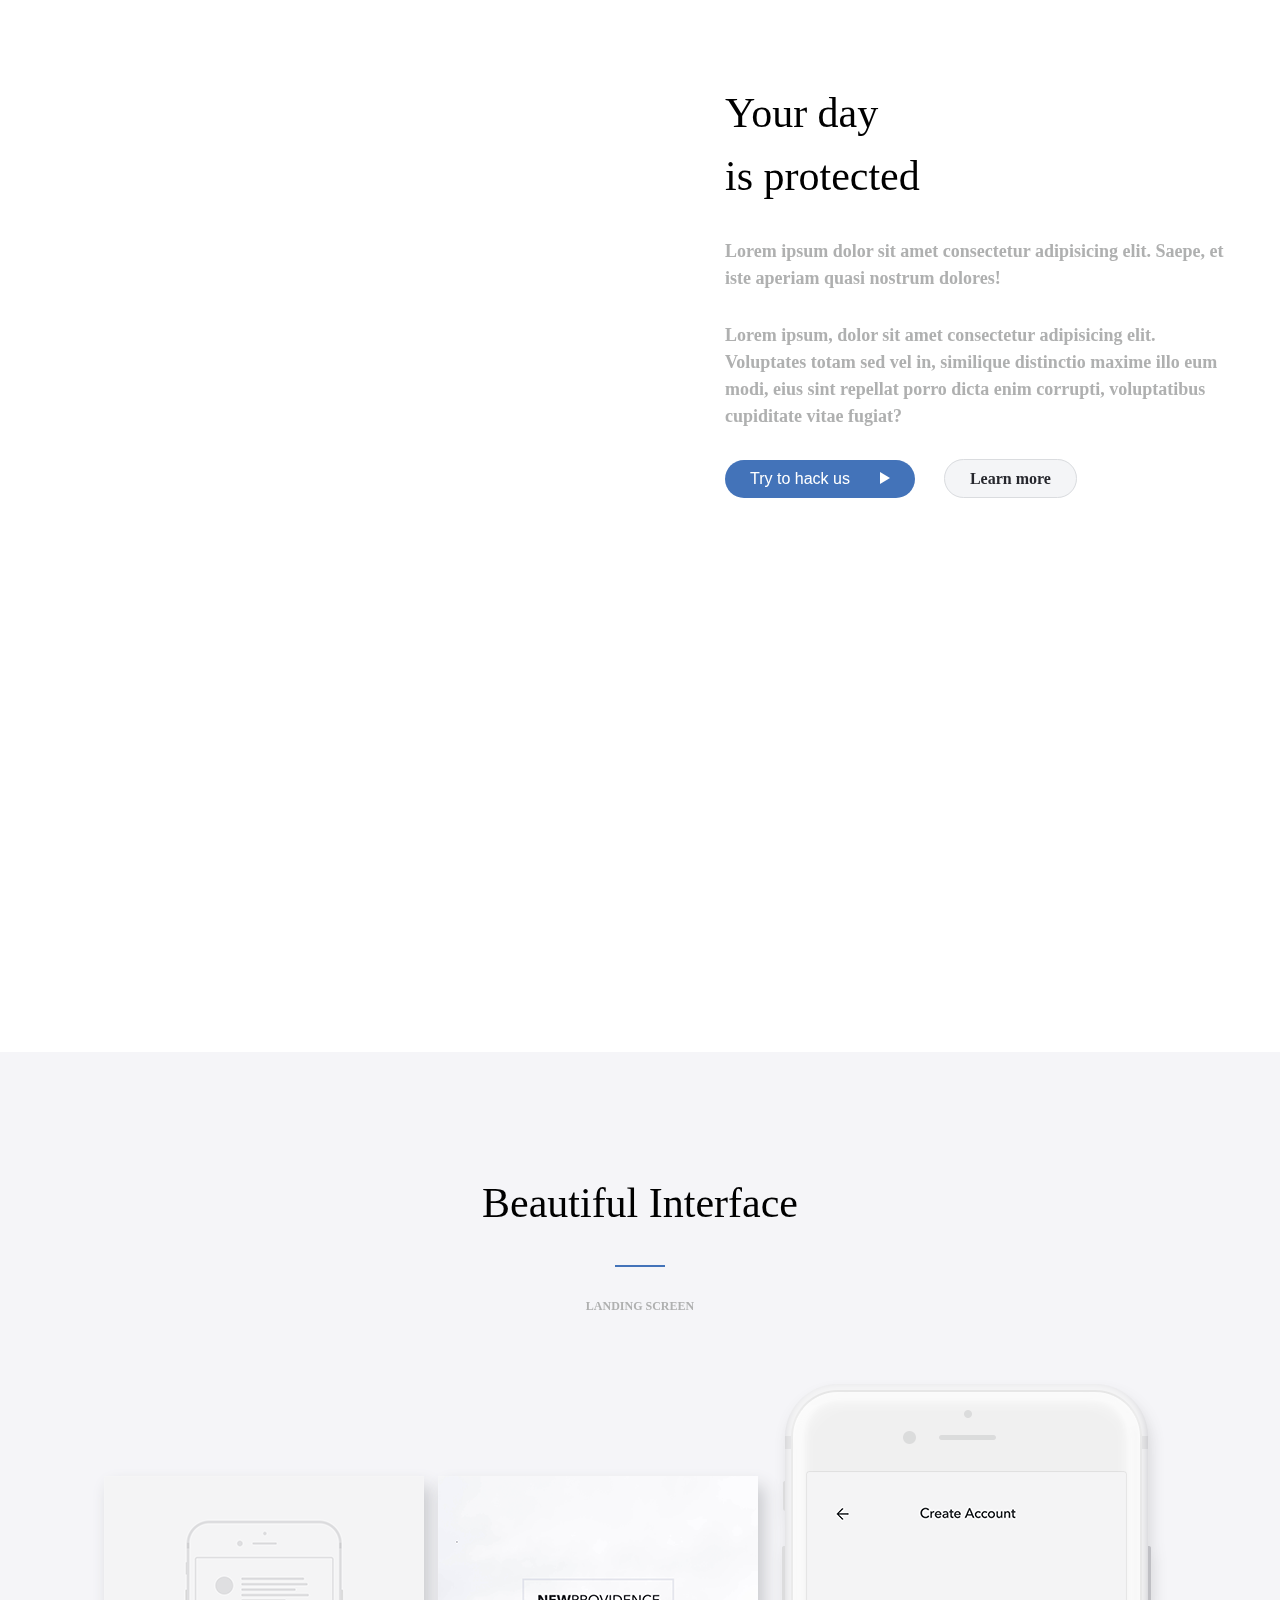
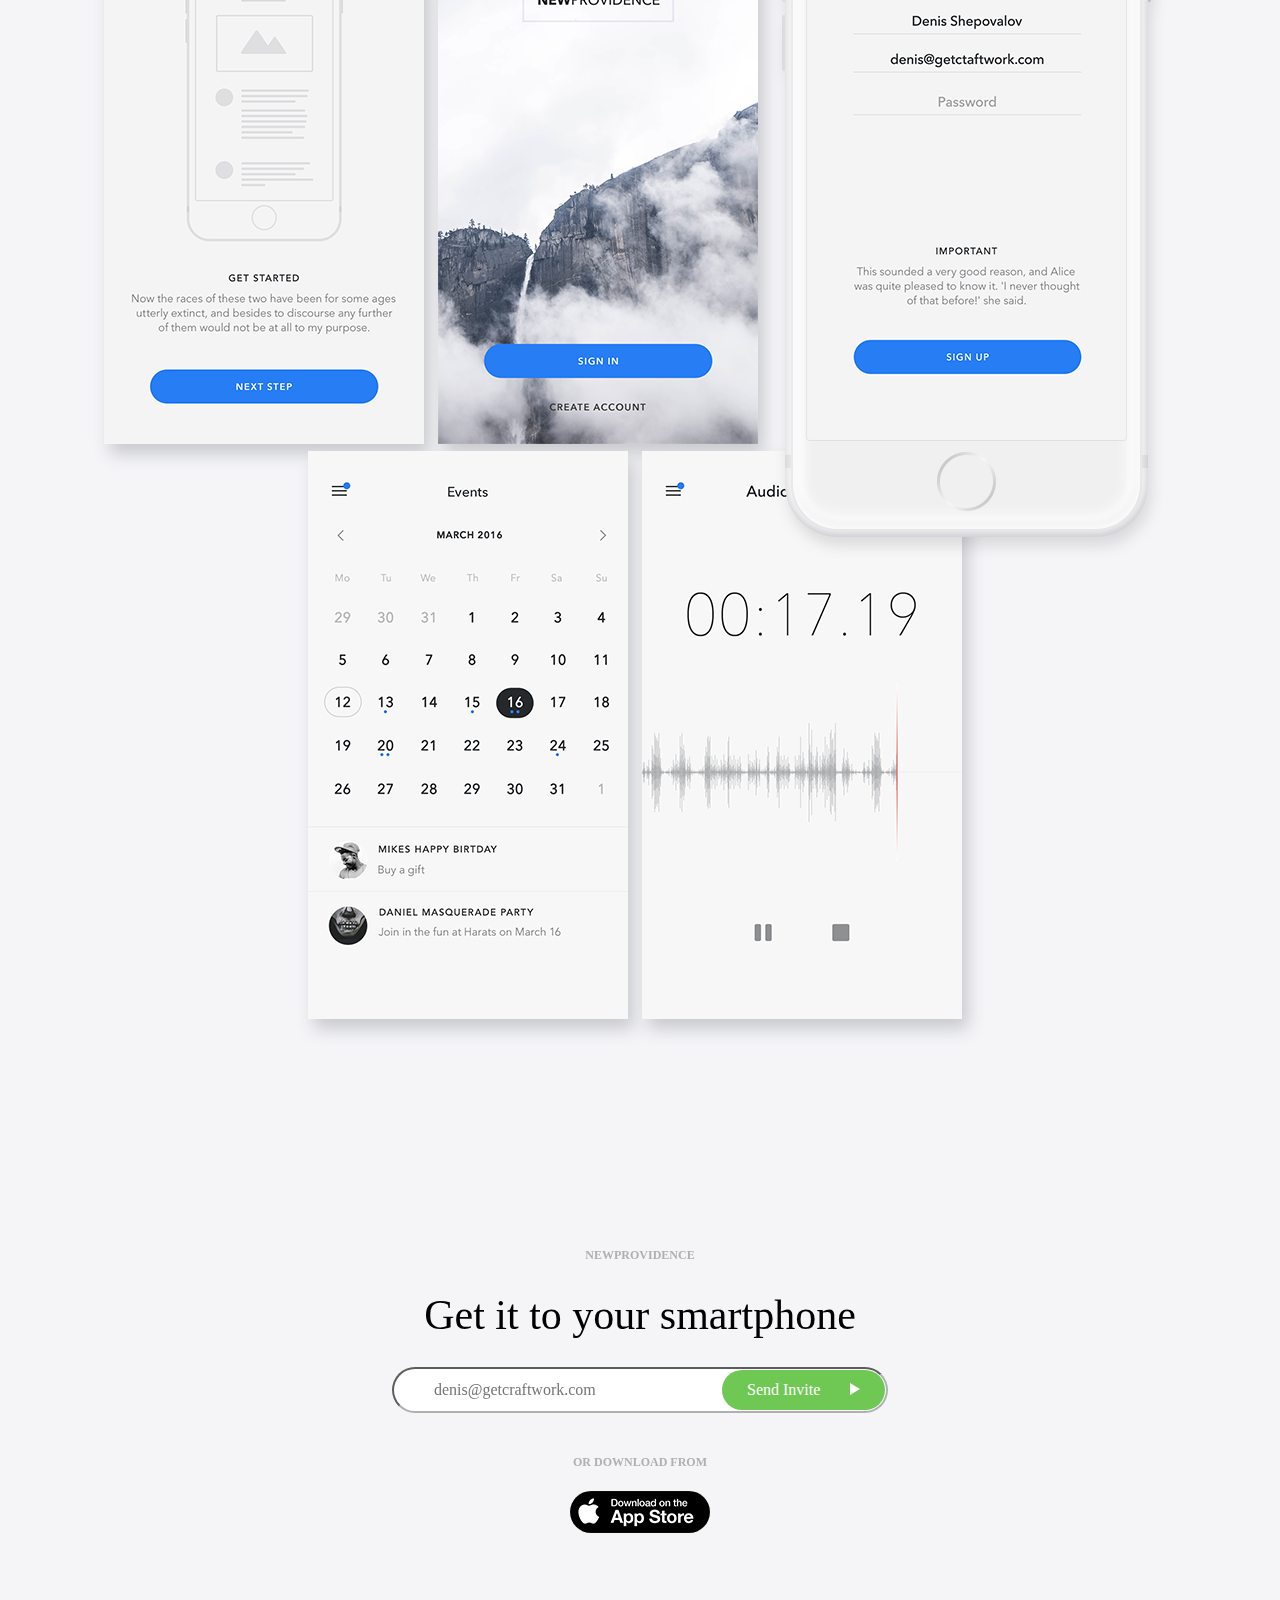
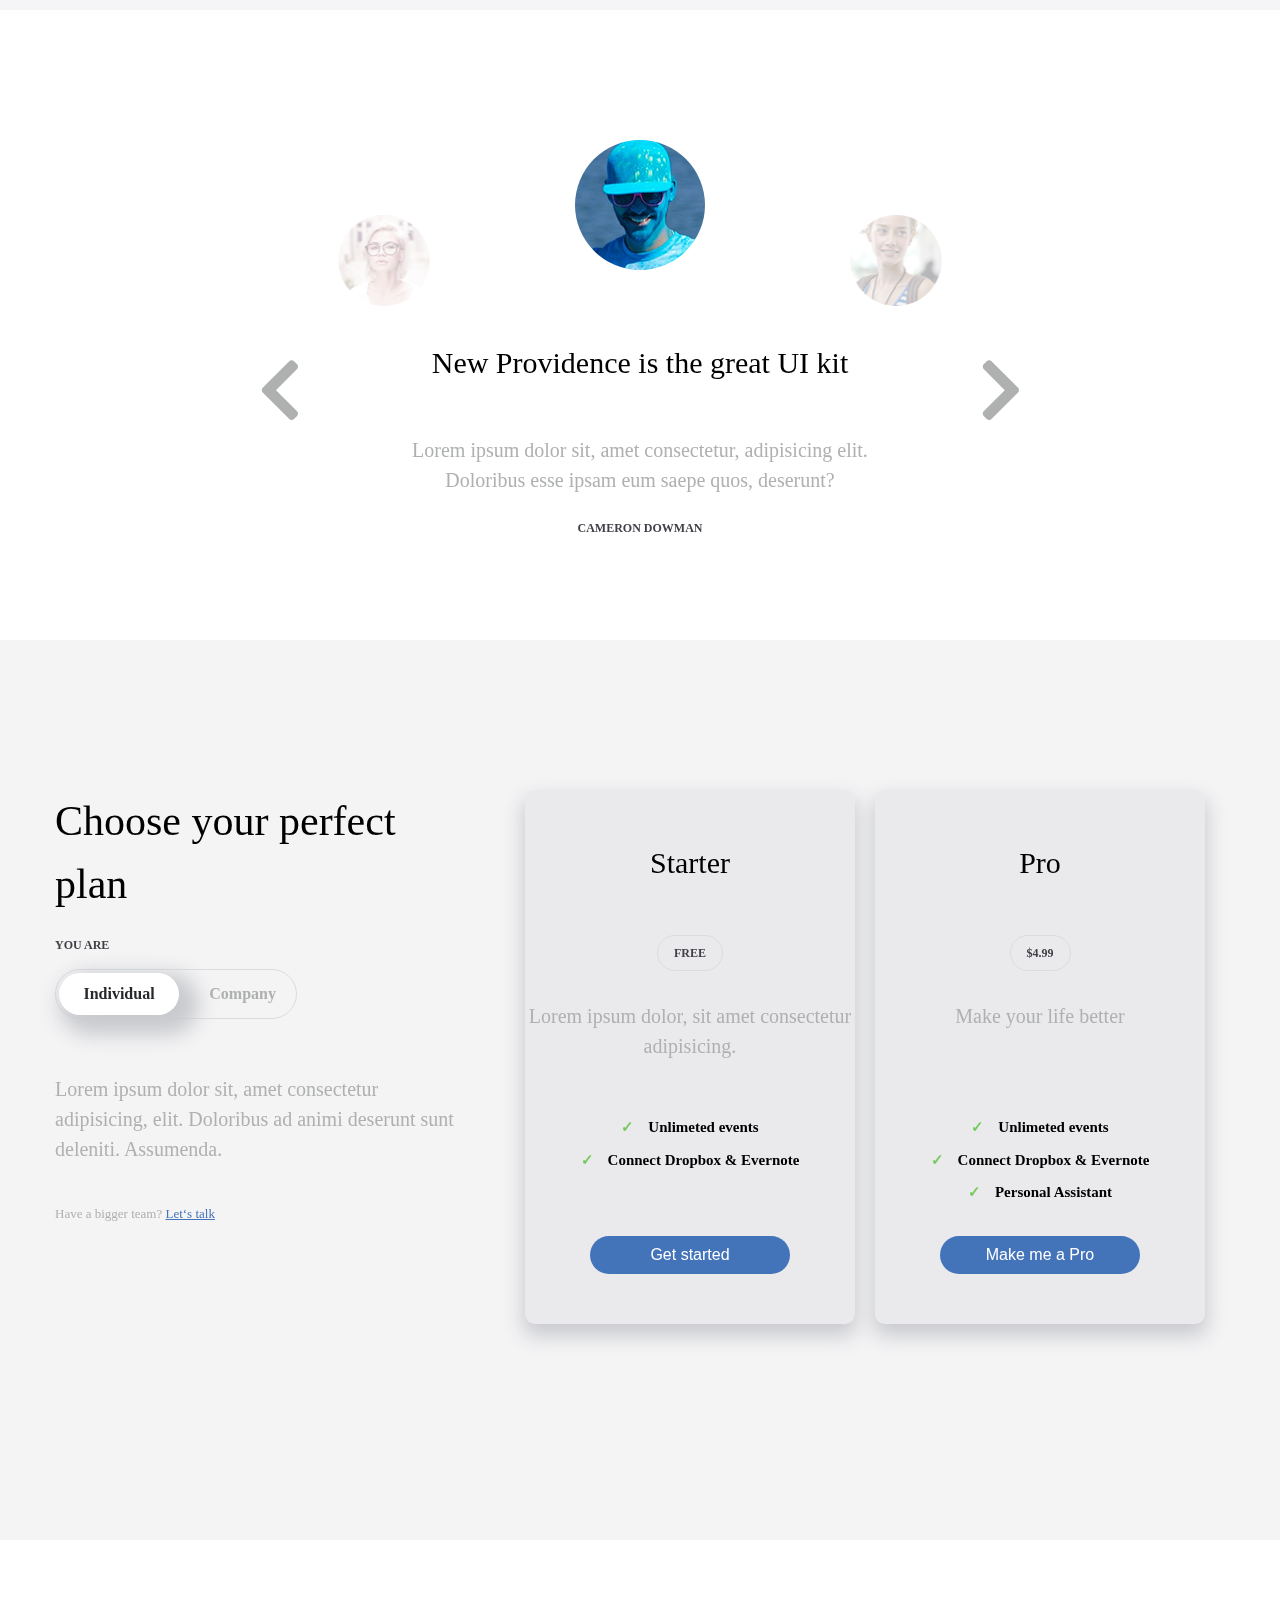
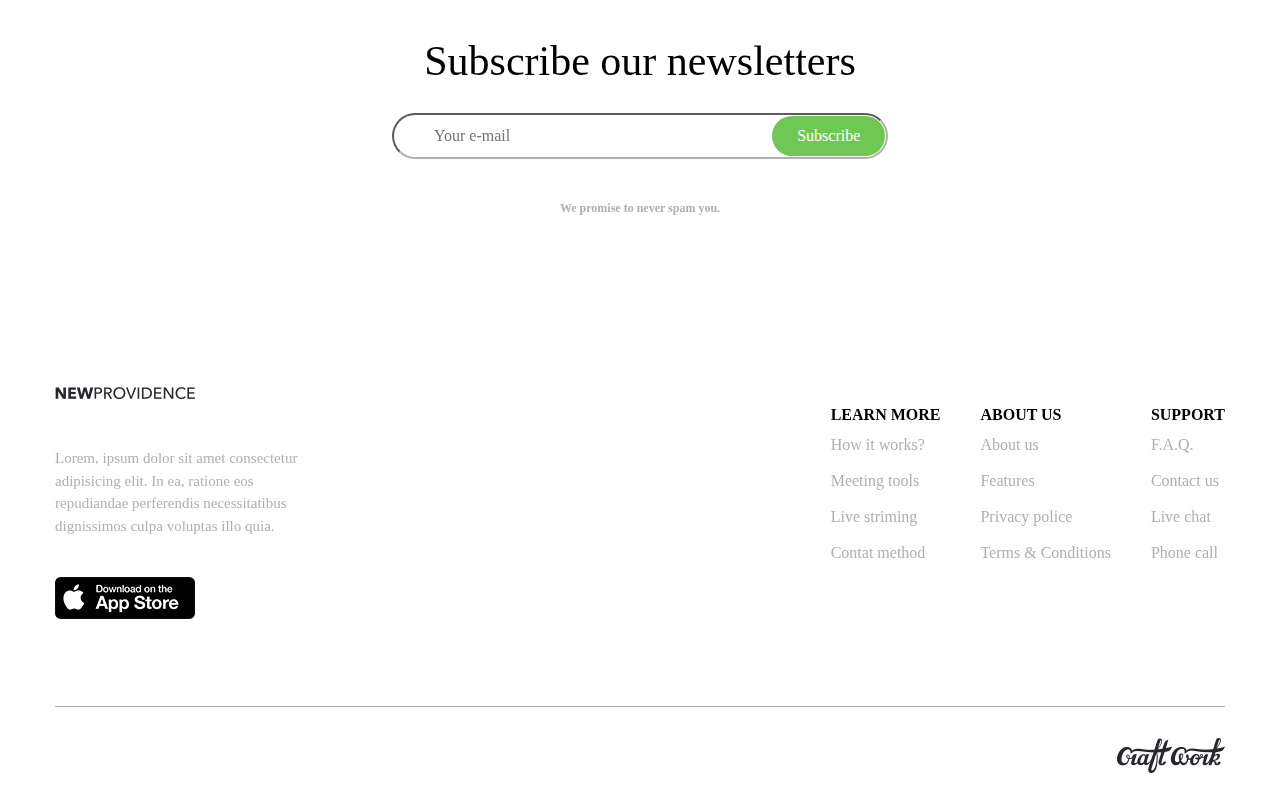
==== commit 41e9c917: "add video editing" ====
--- a/index.html
+++ b/index.html
@@ -1,18 +1,20 @@
 <!DOCTYPE html>
 <html>
+
 <head>
 	<meta charset="UTF-8">
-	<meta name="viewport" content="width=device-width, initial-scale=1.0"/>
-	<link rel="stylesheet" href="css/icon_fonts.css"/>
-	<link rel="stylesheet" href="css/style_icon_fonts.css"/>
-	<link rel="stylesheet" href="css/swiper-bundle.min.css"/>
-	<link rel="stylesheet" href="css/icon_fonts-chevron.css"/>
-	<link rel="stylesheet" type="text/css" href="css/style.css"/>
-	<link rel="stylesheet" href="https://cdnjs.cloudflare.com/ajax/libs/animate.css/4.1.1/animate.min.css"/>
-   <link href="css/aos.css" rel="stylesheet"/>
-   <script src='js/aos.js'></script>
+	<meta name="viewport" content="width=device-width, initial-scale=1.0" />
+	<link rel="stylesheet" href="css/icon_fonts.css" />
+	<link rel="stylesheet" href="css/style_icon_fonts.css" />
+	<link rel="stylesheet" href="css/swiper-bundle.min.css" />
+	<link rel="stylesheet" href="css/icon_fonts-chevron.css" />
+	<link rel="stylesheet" type="text/css" href="css/style.css" />
+	<link rel="stylesheet" href="https://cdnjs.cloudflare.com/ajax/libs/animate.css/4.1.1/animate.min.css" />
+	<link href="css/aos.css" rel="stylesheet" />
+	<script src='js/aos.js'></script>
 	<title>Providence</title>
 </head>
+
 <body>
 	<header>
 		<div class="mobile_nav">
@@ -20,26 +22,26 @@
 				<span></span>
 			</div>
 			<div class="navMobile fonts">
-				<a class="menu__link" data-goto = ".slider" href="#">Tour</a>
-				<a class="menu__link" data-goto = ".iphon_screens" href="#">Features</a>
-				<a class="menu__link" data-goto = ".chois" href="#">Pricing</a>
-				<a class="menu__link" data-goto = ".slider" href="#">Tour</a>
-				<a class="menu__link" data-goto = ".iphon_screens" href="#">Features</a>
-				<a class="menu__link" data-goto = ".chois" href="#">Pricing</a>
-			</div>
-		</div>
-		<div class="wrapp__navigation">		
+				<a class="menu__link" data-goto=".slider" href="#">Tour</a>
+				<a class="menu__link" data-goto=".iphon_screens" href="#">Features</a>
+				<a class="menu__link" data-goto=".chois" href="#">Pricing</a>
+				<a class="menu__link" data-goto=".slider" href="#">Tour</a>
+				<a class="menu__link" data-goto=".iphon_screens" href="#">Features</a>
+				<a class="menu__link" data-goto=".chois" href="#">Pricing</a>
+			</div>
+		</div>
+		<div class="wrapp__navigation">
 			<nav class="navigation">
 				<div class="nav_left fonts">
-						<a class="menu__link" data-goto = ".slider" href="#">Tour</a>
-						<a class="menu__link" data-goto = ".iphon_screens" href="#">Features</a>
-						<a class="menu__link" data-goto = ".chois" href="#">Pricing</a>
-				</div>
-				<img class="logo" src="images/logo.png" alt="logo">
+					<a class="menu__link" data-goto=".slider" href="#">Tour</a>
+					<a class="menu__link" data-goto=".iphon_screens" href="#">Features</a>
+					<a class="menu__link" data-goto=".chois" href="#">Pricing</a>
+				</div>
+				<a href="#"><img class="logo" src="images/logo.png" alt="logo"></a>
 				<div class="nav_right fonts">
-						<a href="#">Help</a>
-						<a href="#">Contacts</a>
-						<a href="#" class="icon-apple">Get App</a>
+					<a href="#">Help</a>
+					<a href="#">Contacts</a>
+					<a href="https://www.apple.com/ru/" class="icon-apple">Get App</a>
 				</div>
 			</nav>
 		</div>
@@ -47,10 +49,15 @@
 			<section class="header">
 				<div class="heading">
 					<h1 data-aos="fade-down" data-aos-delay="400">What happens tomorrow?</h1>
-					<p class="fonts" data-aos="fade-down" data-aos-delay="600">Lorem ipsum dolor, sit amet consectetur adipisicing elit. Possimus soluta, voluptatibus. Temporibus libero voluptate eligendi quae nulla odio laudantium, consequatur facere animi, debitis cum quis soluta blanditiis laborum vero eum.</p>
-					<button class="header_video fonts" data-aos="fade-down" data-aos-delay="800"><span class="arrow"  ></span>Watch Video</button>
-				</div>
-				<img class="heading__img" data-aos="fade-up" data-aos-delay="500" src="images/header_iphone.png" alt="header_iphone">
+					<p class="fonts" data-aos="fade-down" data-aos-delay="600">Lorem ipsum dolor, sit amet consectetur
+						adipisicing elit. Possimus soluta, voluptatibus. Temporibus libero voluptate eligendi quae nulla
+						odio laudantium, consequatur facere animi, debitis cum quis soluta blanditiis laborum vero eum.
+					</p>
+					<button class="header_video fonts" data-aos="fade-down" data-aos-delay="800"><span
+							class="arrow"></span>Watch Video</button>
+				</div>
+				<img class="heading__img" data-aos="fade-up" data-aos-delay="500" src="images/header_iphone.png"
+					alt="header_iphone">
 			</section>
 		</div>
 	</header>
@@ -60,22 +67,31 @@
 				<div class="bloc fonts" data-aos="fade-right">
 					<span class="icon_fonts-contentlock"></span>
 					<h3 class="bloc_text">Real-time all the time</h3>
-					<p>Lorem ipsum dolor sit amet consectetur adipisicing elit. Eius animi laudantium ex consequuntur quidem vitae!</p>
-					<p>Lorem ipsum, dolor, sit amet consectetur adipisicing elit. Ex asperiores exercitationem autem laborum sit alias, iure dolor ea velit aliquid modi quisquam id facere nulla nemo necessitatibus consectetur nam minus.</p>
+					<p>Lorem ipsum dolor sit amet consectetur adipisicing elit. Eius animi laudantium ex consequuntur
+						quidem vitae!</p>
+					<p>Lorem ipsum, dolor, sit amet consectetur adipisicing elit. Ex asperiores exercitationem autem
+						laborum sit alias, iure dolor ea velit aliquid modi quisquam id facere nulla nemo necessitatibus
+						consectetur nam minus.</p>
 				</div>
 				<div class="bloc fonts" data-aos="fade-left">
 					<span class="icon_fonts-contentclock"></span>
 					<h3 class="bloc_text">Adopt without any obstacles</h3>
-					<p>Lorem ipsum, dolor sit, amet consectetur adipisicing elit. Ut porro cupiditate optio, commodi magni harum!</p>
-					<p>Lorem ipsum dolor sit amet, consectetur, adipisicing elit. At iure rerum repudiandae vero aliquid sit excepturi cumque, consequatur debitis eum aperiam nulla nam neque ipsa officiis laudantium adipisci ad pariatur.</p>
+					<p>Lorem ipsum, dolor sit, amet consectetur adipisicing elit. Ut porro cupiditate optio, commodi
+						magni harum!</p>
+					<p>Lorem ipsum dolor sit amet, consectetur, adipisicing elit. At iure rerum repudiandae vero aliquid
+						sit excepturi cumque, consequatur debitis eum aperiam nulla nam neque ipsa officiis laudantium
+						adipisci ad pariatur.</p>
 				</div>
 			</section>
 			<section class="img_bloc">
 				<img data-aos="fade-right" src="images/iphone-feature.png" alt="iphone" class="content_phone">
 				<div class="bloc bl_phone">
 					<h2>Your day <br> is protected</h2>
-					<p class="fonts">Lorem ipsum dolor sit amet consectetur adipisicing elit. Saepe, et iste aperiam quasi nostrum dolores!</p>
-					<p class="fonts">Lorem ipsum, dolor sit amet consectetur adipisicing elit. Voluptates totam sed vel in, similique distinctio maxime illo eum modi, eius sint repellat porro dicta enim corrupti, voluptatibus cupiditate vitae fugiat?</p>
+					<p class="fonts">Lorem ipsum dolor sit amet consectetur adipisicing elit. Saepe, et iste aperiam
+						quasi nostrum dolores!</p>
+					<p class="fonts">Lorem ipsum, dolor sit amet consectetur adipisicing elit. Voluptates totam sed vel
+						in, similique distinctio maxime illo eum modi, eius sint repellat porro dicta enim corrupti,
+						voluptatibus cupiditate vitae fugiat?</p>
 					<button>Try to hack us<span class="arrow_btn"></span></button>
 					<a href="#" class="header_video fonts">Learn more</a>
 				</div>
@@ -98,7 +114,7 @@
 				<p class="form__log">NEWPROVIDENCE</p>
 				<h2 class="form__header">Get it to your smartphone</h2>
 				<div class="form__email">
-					<input class="form__input" type="email"  placeholder="denis@getcraftwork.com">
+					<input class="form__input" type="email" placeholder="denis@getcraftwork.com">
 					<a class="form__button">Send Invite<span class="arrow_btn"></span></a>
 				</div>
 				<p class="form__downloadtext">OR DOWNLOAD FROM</p>
@@ -107,39 +123,42 @@
 		</section>
 		<section class="slider">
 			<div class="swiper-container swiper-no-swiping">
-			  	<div class="swiper_buttons">
-				  <div class="swiper-button-prev icon_fonts-chevronchevron-left"></div>
-				  <div class="swiper-button-next icon_fonts-chevronchevron-righ"></div>
-			  </div>
-				  <div class="swiper-wrapper">
-				    <div class="swiper-slide">
-				    	<img src="images/user1.jpg" alt="#">
-				    	<div class="block">
-				    		<h2 class="block_header">New Providence is the great UI kit </h2>
-				    		<p class="block_text">Lorem, ipsum dolor sit amet consectetur adipisicing, elit. Corporis vero omnis ab eveniet soluta quos.</p>
-				    		<img src="#" alt="">
-				    		<p class="block_footer">NOWOMAN DOWMAN</p>
-			    		</div>
-				    </div>
-				    <div class="swiper-slide">
-				    	<img src="images/user2.jpg" alt="#">
-				    	<div class="block">
-				    		<h2 class="block_header">New Providence is the great UI kit </h2>
-				    		<p class="block_text">Lorem ipsum dolor sit, amet consectetur, adipisicing elit. Doloribus esse ipsam eum saepe quos, deserunt?</p>
-				    		<img src="#" alt="">
-				    		<p class="block_footer">CAMERON DOWMAN</p>
-			    		</div>
-				    </div>
-				    <div class="swiper-slide">
-				    	<img src="images/user3.jpg" alt="#">
-				    	<div class="block">
-				    		<h2 class="block_header">New Providence is the great UI kit </h2>
-				    		<p class="block_text">Lorem ipsum dolor, sit amet consectetur adipisicing elit. Sapiente, facilis! Asperiores commodi veritatis molestias, enim.</p>
-				    		<img src="#" alt="">
-				    		<p class="block_footer">SISI DOWMAN</p>
-			    		</div>
-				    </div>
-			   </div>
+				<div class="swiper_buttons">
+					<div class="swiper-button-prev icon_fonts-chevronchevron-left"></div>
+					<div class="swiper-button-next icon_fonts-chevronchevron-righ"></div>
+				</div>
+				<div class="swiper-wrapper">
+					<div class="swiper-slide">
+						<img src="images/user1.jpg" alt="#">
+						<div class="block">
+							<h2 class="block_header">New Providence is the great UI kit </h2>
+							<p class="block_text">Lorem, ipsum dolor sit amet consectetur adipisicing, elit. Corporis
+								vero omnis ab eveniet soluta quos.</p>
+							<img src="#" alt="">
+							<p class="block_footer">NOWOMAN DOWMAN</p>
+						</div>
+					</div>
+					<div class="swiper-slide">
+						<img src="images/user2.jpg" alt="#">
+						<div class="block">
+							<h2 class="block_header">New Providence is the great UI kit </h2>
+							<p class="block_text">Lorem ipsum dolor sit, amet consectetur, adipisicing elit. Doloribus
+								esse ipsam eum saepe quos, deserunt?</p>
+							<img src="#" alt="">
+							<p class="block_footer">CAMERON DOWMAN</p>
+						</div>
+					</div>
+					<div class="swiper-slide">
+						<img src="images/user3.jpg" alt="#">
+						<div class="block">
+							<h2 class="block_header">New Providence is the great UI kit </h2>
+							<p class="block_text">Lorem ipsum dolor, sit amet consectetur adipisicing elit. Sapiente,
+								facilis! Asperiores commodi veritatis molestias, enim.</p>
+							<img src="#" alt="">
+							<p class="block_footer">SISI DOWMAN</p>
+						</div>
+					</div>
+				</div>
 			</div>
 		</section>
 		<section class="chois">
@@ -155,12 +174,13 @@
 							<p class="p">Company</p>
 						</label>
 					</div>
-					<p class="chois_text">Lorem ipsum dolor sit, amet consectetur adipisicing, elit. Doloribus ad animi deserunt sunt deleniti. Assumenda.</p>
+					<p class="chois_text">Lorem ipsum dolor sit, amet consectetur adipisicing, elit. Doloribus ad animi
+						deserunt sunt deleniti. Assumenda.</p>
 					<p class="coise_textFooter">Have a bigger team? <a href="#">Let‘s talk</a></p>
 				</div>
 				<div class="chose_cardBlock">
-					
-					<div class="cards">	
+
+					<div class="cards">
 						<h3 class="cards_header">Starter</h3>
 						<div class="cards_price">FREE</div>
 						<p class="cards_text">Lorem ipsum dolor, sit amet consectetur adipisicing.</p>
@@ -170,8 +190,8 @@
 						</ul>
 						<button class="cards_button">Get started</button>
 					</div>
-					
-					<div class="cards">	
+
+					<div class="cards">
 						<h3 class="cards_header">Pro</h3>
 						<div class="cards_price">$4.99</div>
 						<p class="cards_text">Make your life better</p>
@@ -182,14 +202,14 @@
 						</ul>
 						<button class="cards_button">Make me a Pro</button>
 					</div>
-				
+
 				</div>
 			</div>
 		</section>
 	</main>
 	<footer>
 		<section class="footer">
-			<div class="wrapper">	
+			<div class="wrapper">
 				<div class="form">
 					<h2 class="form__header">Subscribe our newsletters</h2>
 					<div class="form__email">
@@ -201,7 +221,8 @@
 				<div class="footer_social">
 					<div class="footer_logo">
 						<img src="images/logo.png" alt="logo">
-						<p>Lorem, ipsum dolor sit amet consectetur adipisicing elit. In ea, ratione eos repudiandae perferendis necessitatibus dignissimos culpa voluptas illo quia.</p>
+						<p>Lorem, ipsum dolor sit amet consectetur adipisicing elit. In ea, ratione eos repudiandae
+							perferendis necessitatibus dignissimos culpa voluptas illo quia.</p>
 						<img src="images/app-store-download.png" alt="app-store">
 						<div class="social-linc"></div>
 					</div>
@@ -241,10 +262,11 @@
 				<div class="footer_end">
 					<img src="images/craftwork.png" alt="craftwork">
 				</div>
-			</div>	
+			</div>
 		</section>
 	</footer>
 	<script src="js/swiper-bundle.min.js"></script>
-	<script src="js/script.js"></script>	
+	<script src="js/script.js"></script>
 </body>
+
 </html>--- a/css/style.css
+++ b/css/style.css
@@ -19,7 +19,23 @@
 blockquote,
 dl,
 dd {
-  margin: 0;
+	margin: 0;
+}
+.blockVideo{
+	height: 100vh;
+	width: 100%;
+	display: flex;
+	justify-content: center;
+	align-items: center;
+	background-color: #404147;
+	z-index: 20;
+}
+.blockVideo video{
+	width: 500px;
+}
+.stop-scrolling {
+	/* height: 100vh; */
+	overflow: hidden;
 }
 *:focus{
     outline: none
@@ -32,10 +48,10 @@
 	font-weight: 700;
 }
 body {
-  min-height: 100vh;
-  scroll-behavior: smooth;
-  text-rendering: optimizeSpeed;
-  line-height: 1.5;
+	min-height: 100vh;
+	scroll-behavior: smooth;
+	text-rendering: optimizeSpeed;
+	line-height: 1.5;
 }
 .wrapper{
 	max-width: 1170px;
@@ -105,7 +121,7 @@
 .nav_left > a{
 	color: #26272d;
 	margin: 0 45px 0 0;
-}c
+}
 .nav_left > a:hover{
 	color: #afb0b0;
 }
@@ -120,7 +136,7 @@
 	justify-content: space-between;
 	align-items: center;
 }
- .togleBody{
+.togleBody{
 	overflow: hidden;
 	height: 100%;
 }
@@ -443,13 +459,13 @@
 	font-weight: 500; 
 }
 					/*slider*/
-.slider{
+/* .slider{
 	min-height: 520px;
-}
+} */
 .swiper-container {
-  max-width: 600px;
-  height: 400px;
-  margin-top: 130px;
+	max-width:  60vw;
+	height: 500px;
+	margin-top: 130px;
 }
 .swiper-slide {
 	opacity: 0.3;
@@ -461,10 +477,6 @@
 	overflow: hidden;
 	margin: auto;
 	display: block;
-}
-.swiper_buttons{
-	min-width: 1170px;
-	margin: auto;
 }
 .swiper-slide-active{
 	opacity: 1;
@@ -508,7 +520,7 @@
 .chois{
 	min-height: 900px;
 	background-color: #f4f4f5;
-`}
+}
 .chois_wrapper{
 	max-width: 1170px;
 	margin: auto;
@@ -569,15 +581,17 @@
 }
 .checkbox{
 	visibility: hidden;
+	cursor: pointer;
+
 }
 .swich{
 	position: relative;
 	display: inline-block;
 	width: 200px;
-   border: 1px solid #dadcdf;
-   border-radius: 30px;
-   text-align: right;
-   font-family: 'Lato';
+    border: 1px solid #dadcdf;
+    border-radius: 30px;
+    text-align: right;
+    font-family: 'Lato';
 	font-weight: 600;
 	color: #afb0b0;
 	padding: 12px 20px;
@@ -586,6 +600,7 @@
 }
 .swich > p{
 	display: inline-block;
+	cursor: pointer;
 }
 .checkbox_slider:before{
 	content: "Individual";
@@ -597,7 +612,6 @@
 	left: 3px;
 	background-color: #ffffff;
 	box-shadow: 10px 10px 20px 10px #c9cace;
-	cursor: pointer;
 	font-family: 'Lato';
 	font-weight: 600;
 	padding: 9px 0;
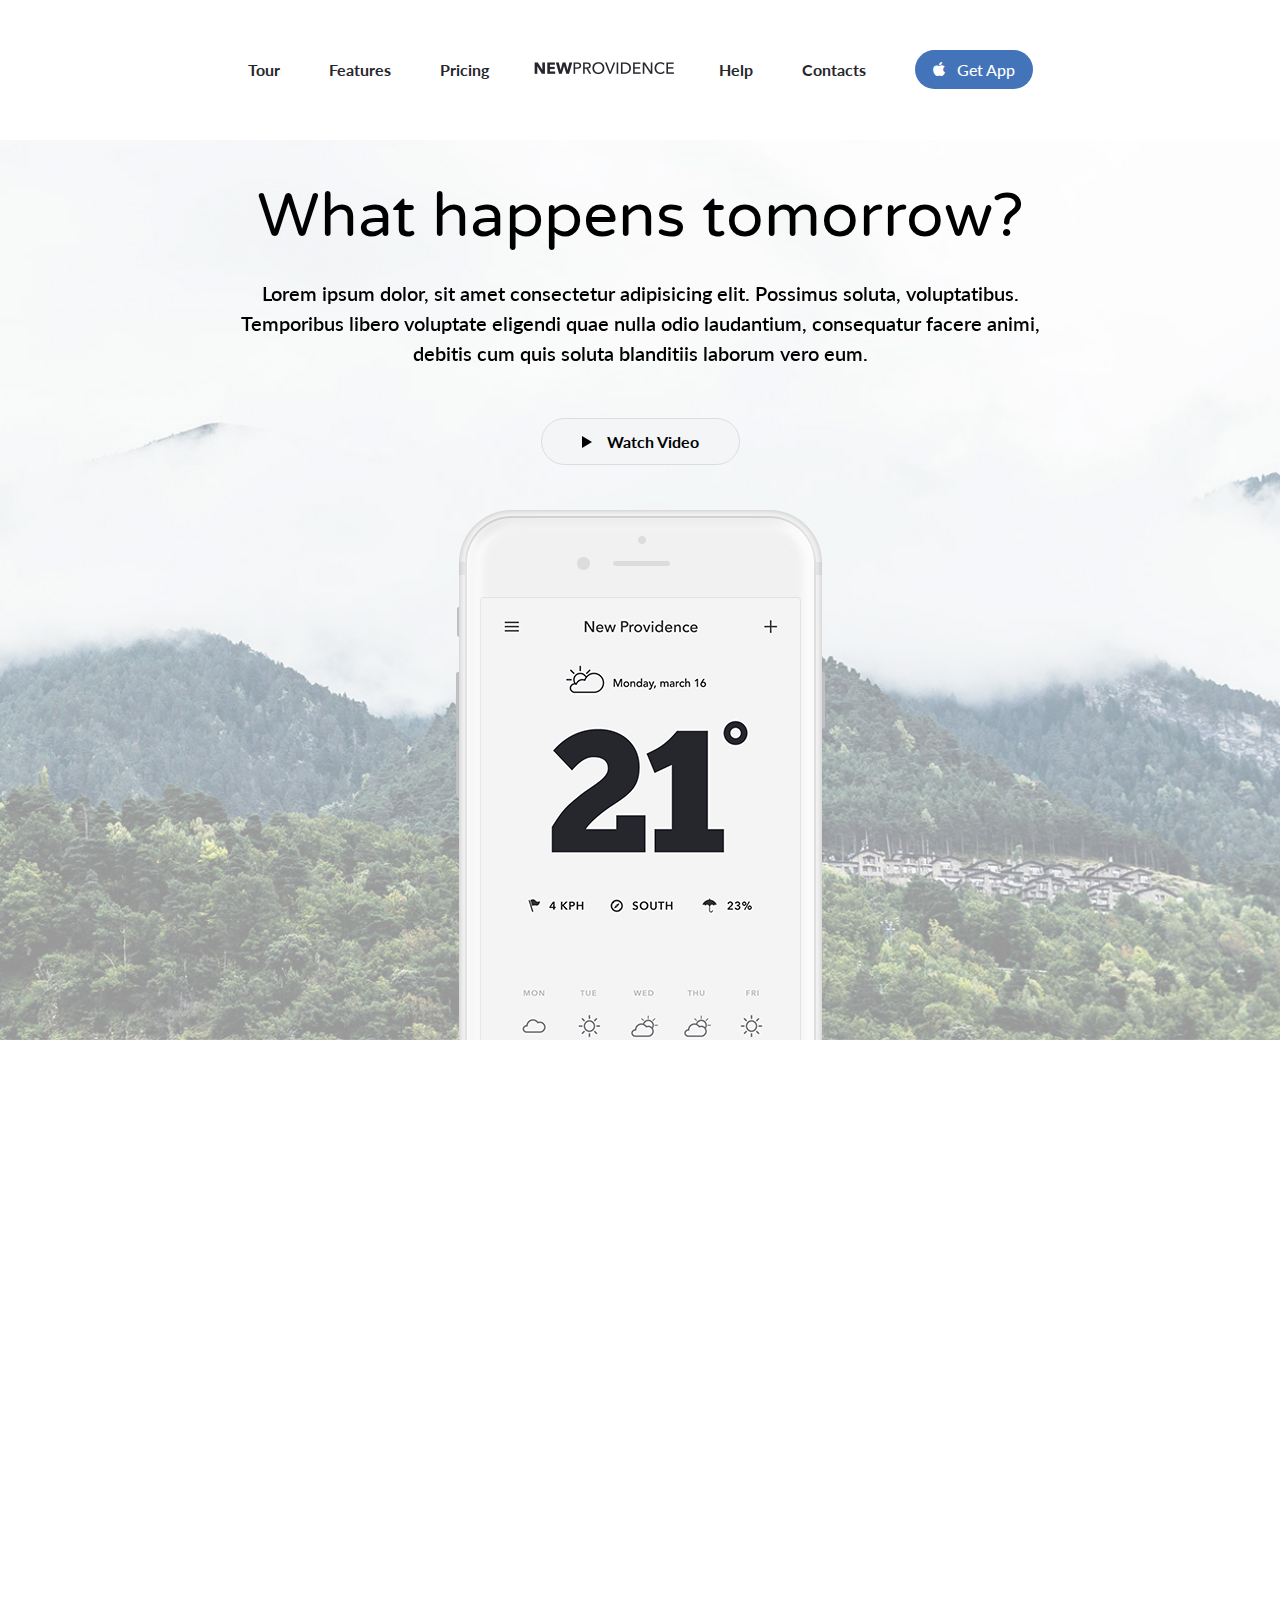
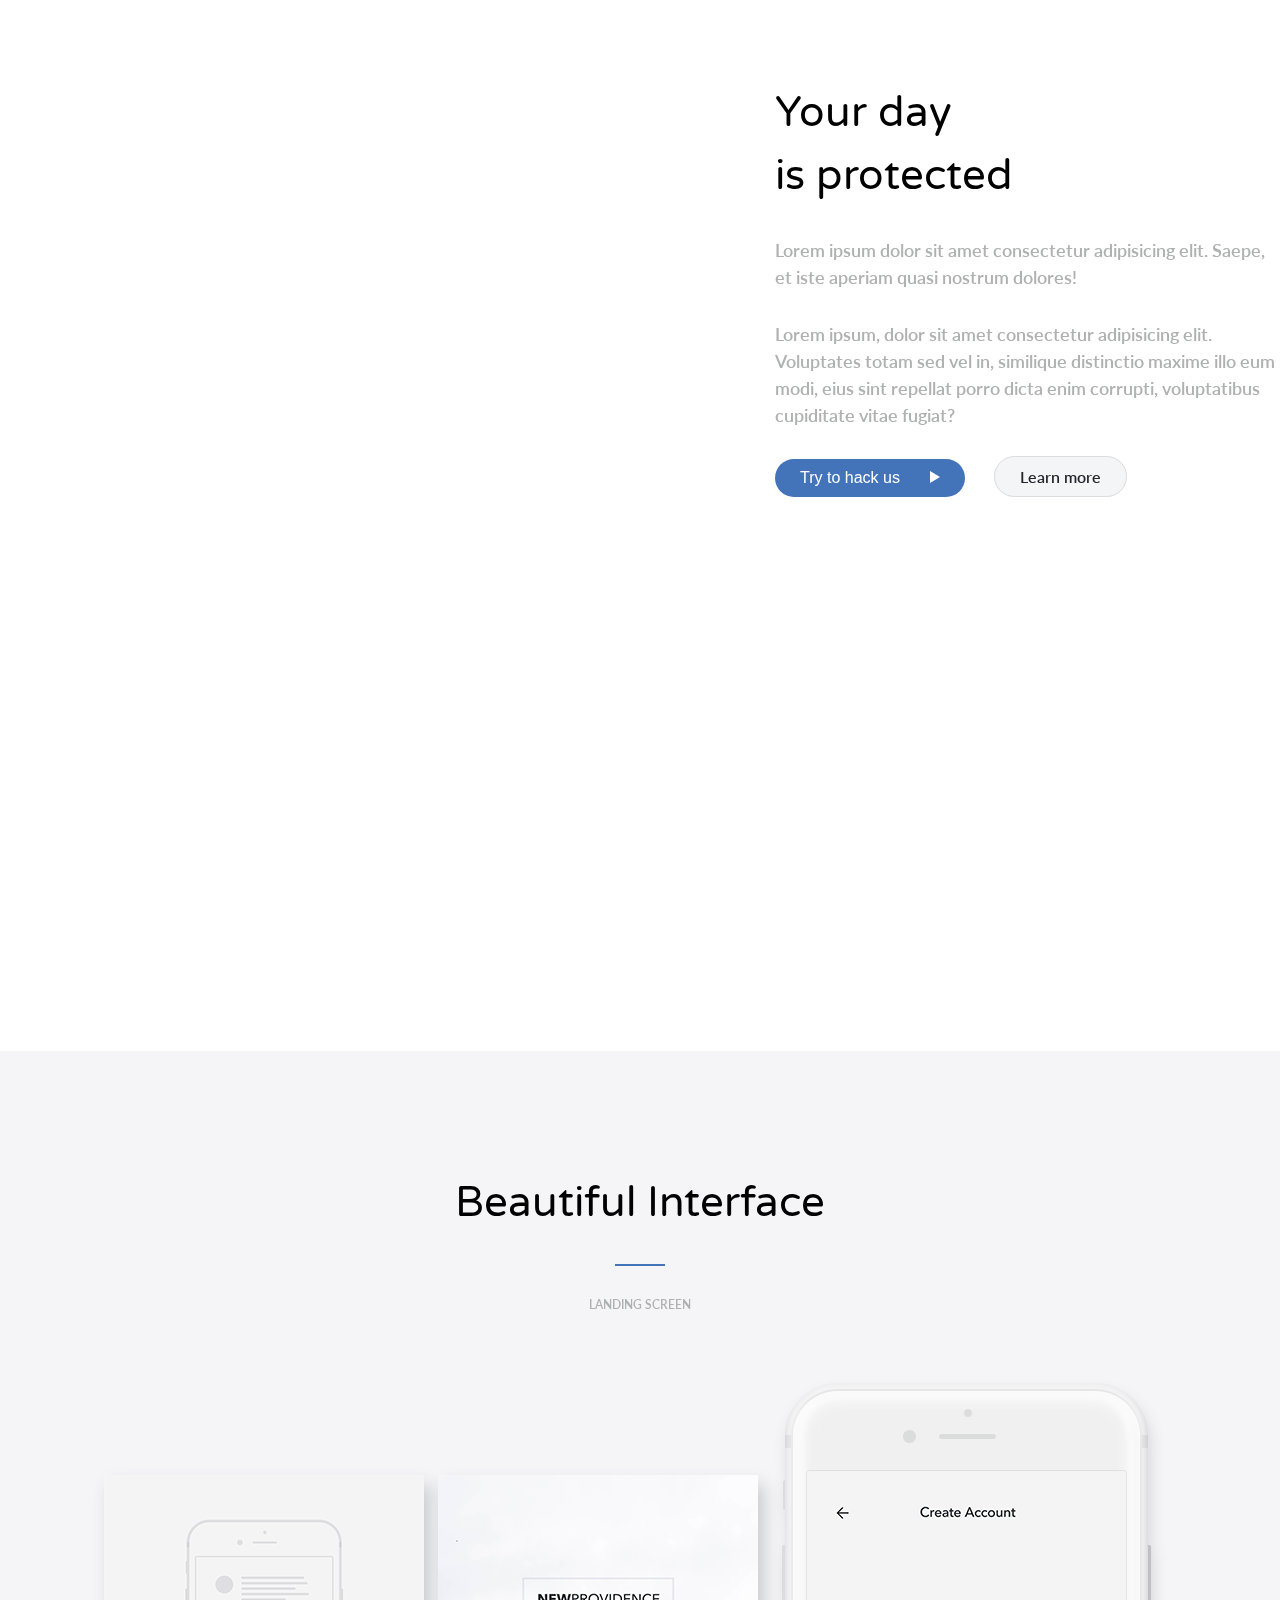
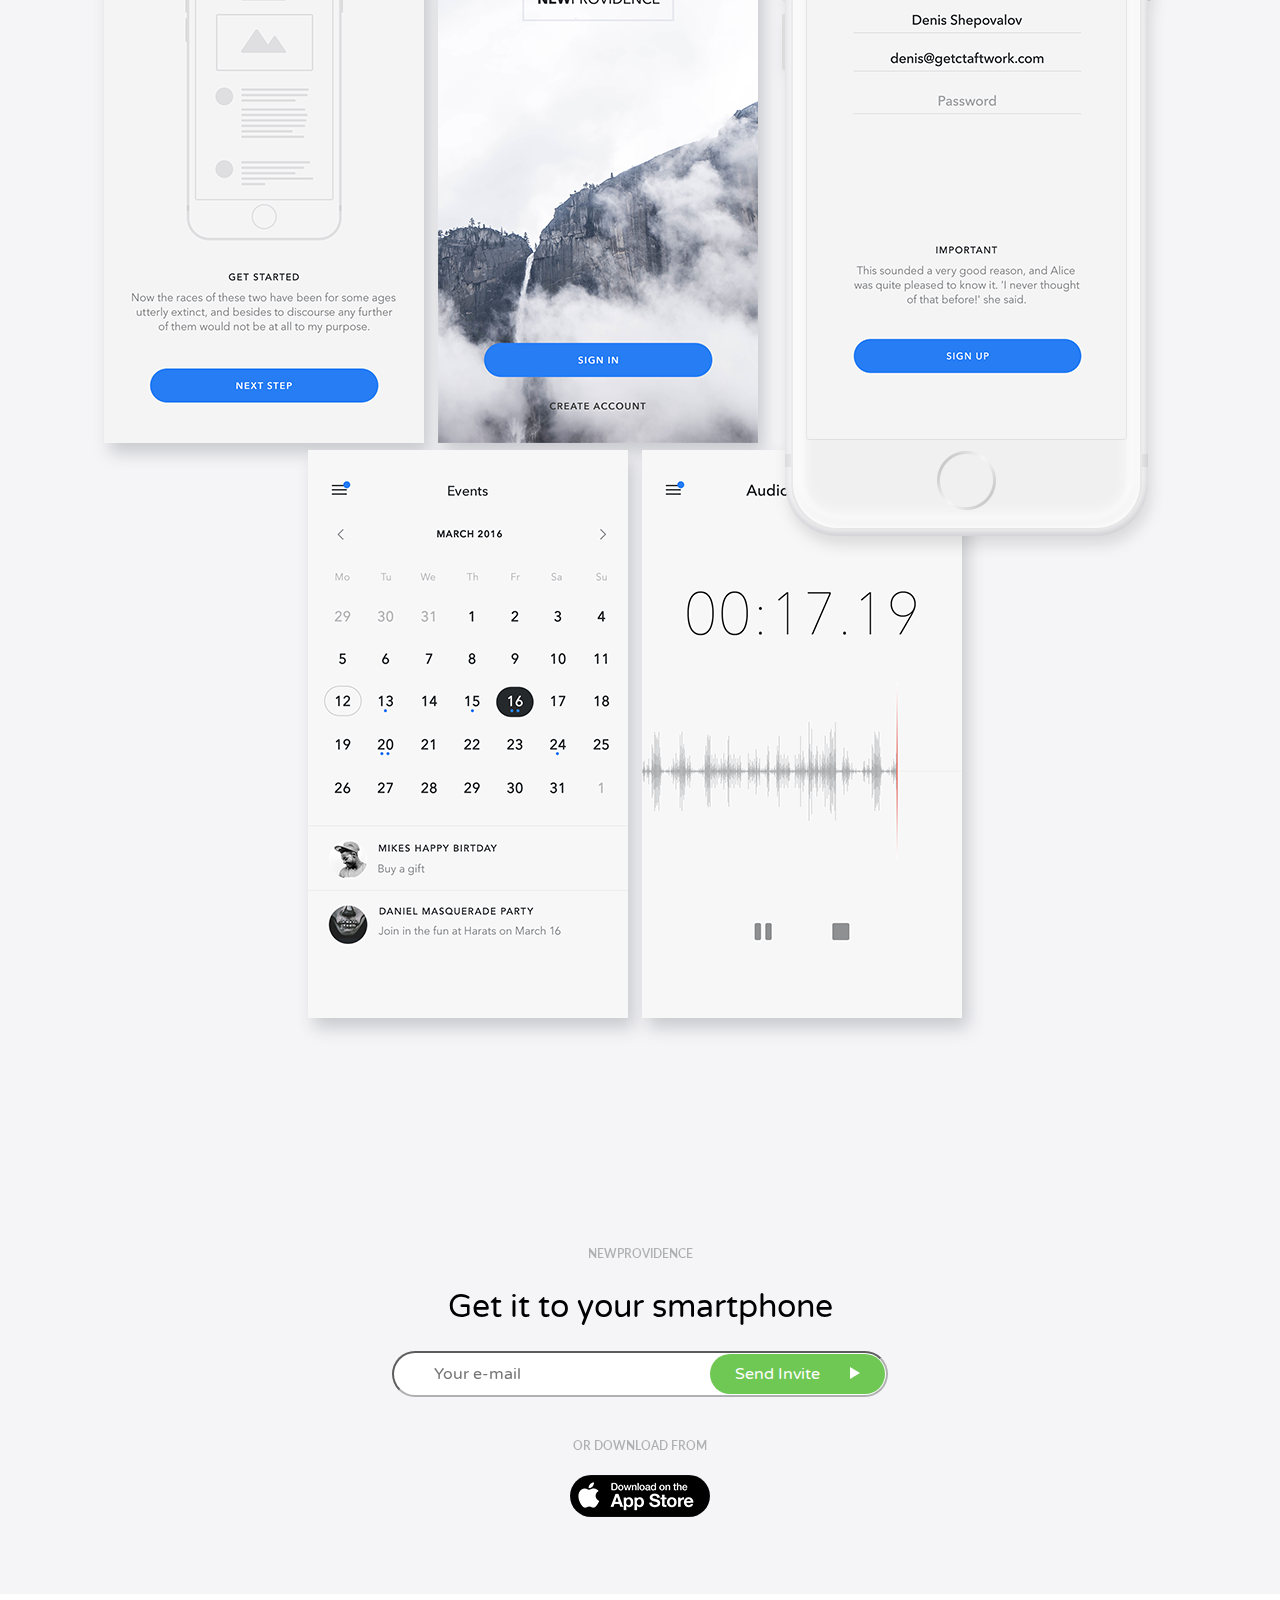
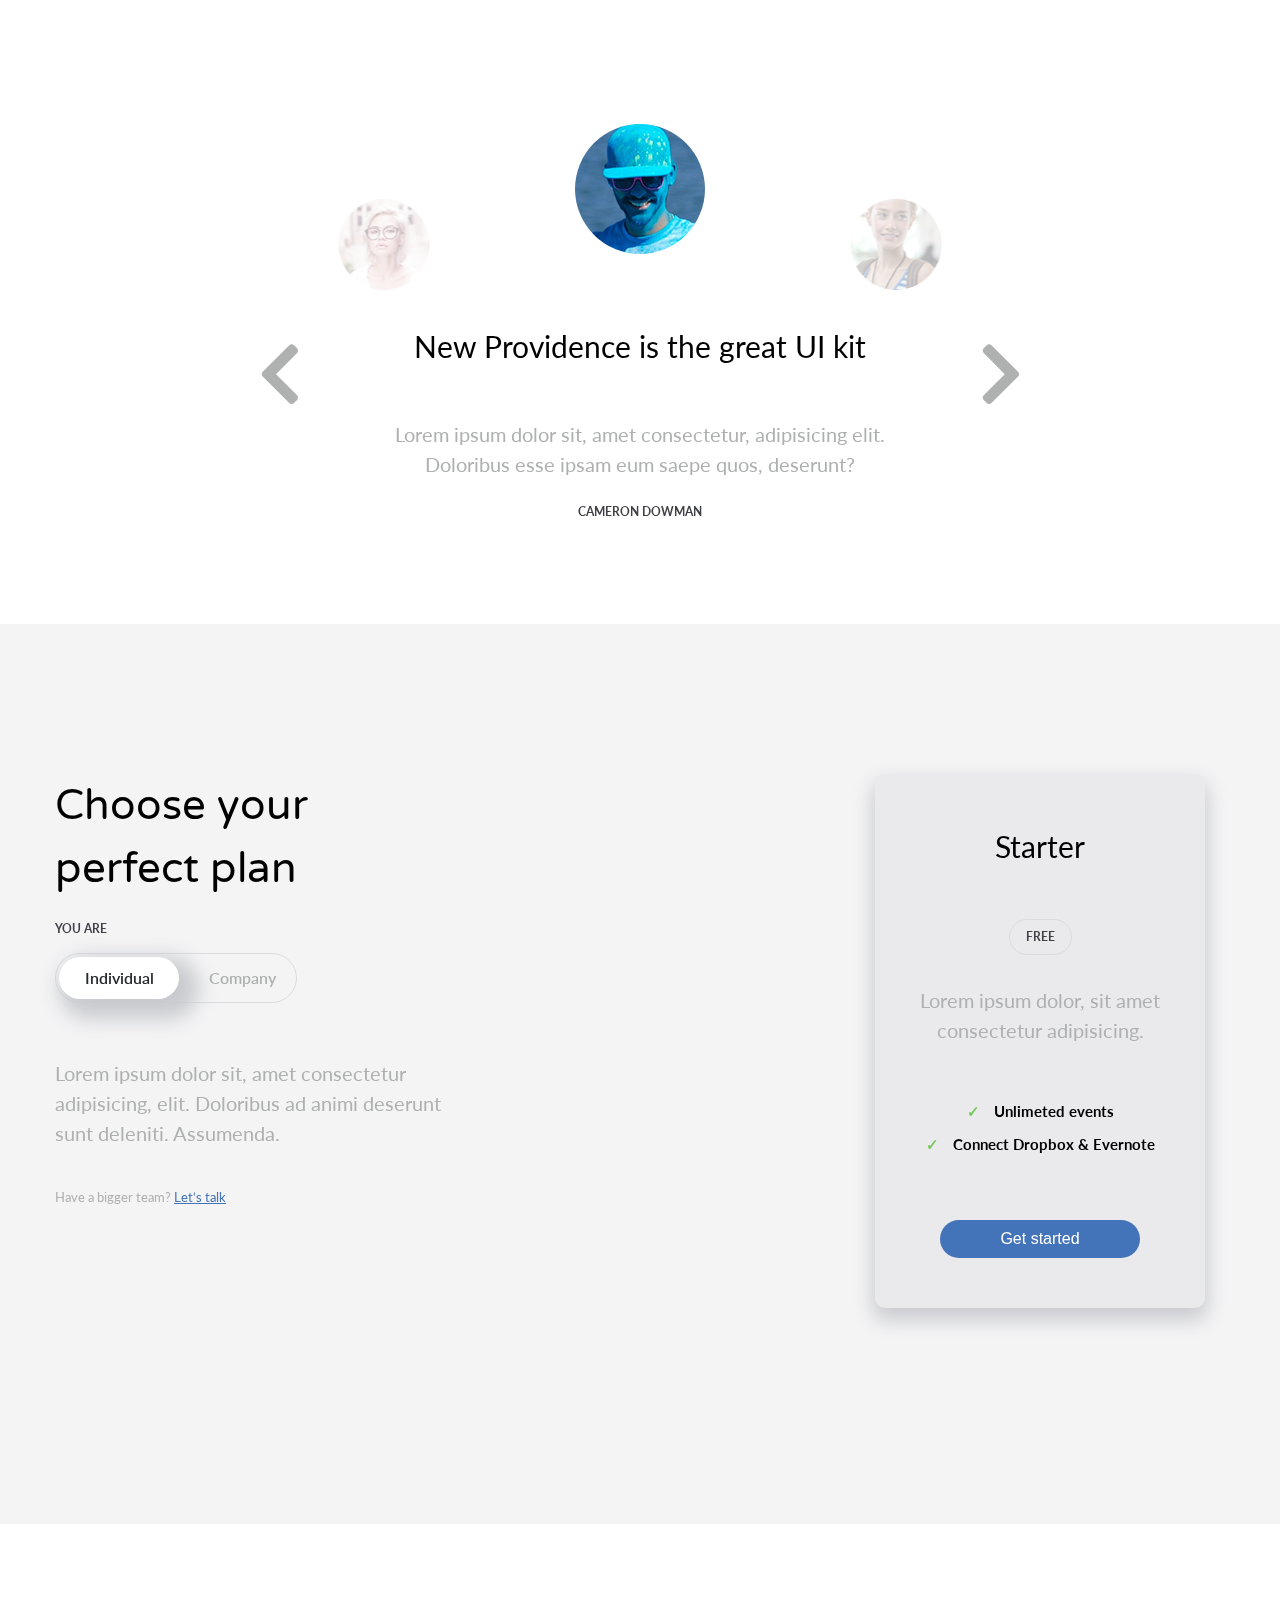
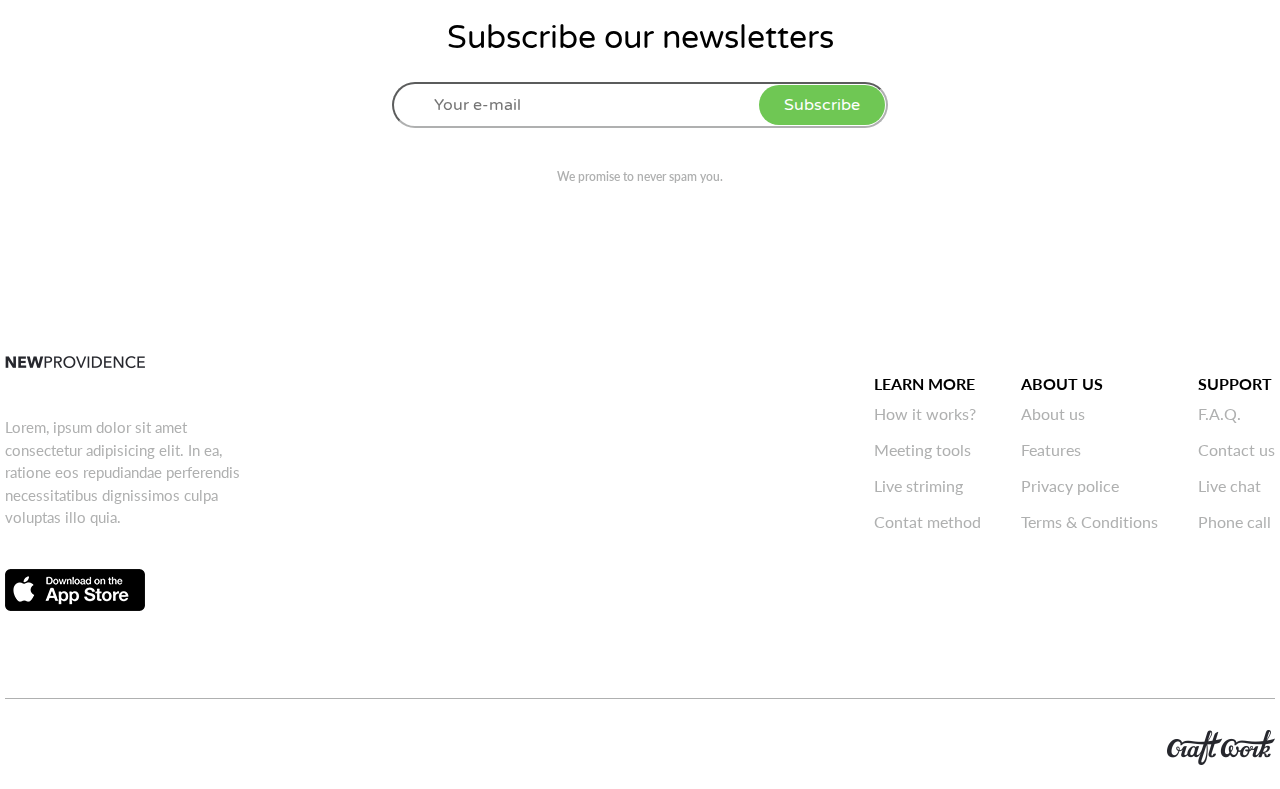
==== commit cab6c0c4: "fixed" ====
--- a/index.html
+++ b/index.html
@@ -1,22 +1,23 @@
 <!DOCTYPE html>
 <html>
+	<head>
+		<meta charset="UTF-8" />
+		<meta name="viewport" content="width=device-width, initial-scale=1.0" />
+		<link rel="stylesheet" href="css/icon_fonts.css" />
+		<link rel="stylesheet" href="css/style_icon_fonts.css" />
+		<link rel="stylesheet" href="css/swiper-bundle.min.css" />
+		<link rel="stylesheet" href="css/icon_fonts-chevron.css" />
+		<link rel="stylesheet" type="text/css" href="css/style.css" />
+		<link
+			rel="stylesheet"
+			href="https://cdnjs.cloudflare.com/ajax/libs/animate.css/4.1.1/animate.min.css"
+		/>
+		<link href="css/aos.css" rel="stylesheet" />
+		<script src="js/aos.js"></script>
+		<title>Providence</title>
+	</head>
 
-<head>
-	<meta charset="UTF-8">
-	<meta name="viewport" content="width=device-width, initial-scale=1.0" />
-	<link rel="stylesheet" href="css/icon_fonts.css" />
-	<link rel="stylesheet" href="css/style_icon_fonts.css" />
-	<link rel="stylesheet" href="css/swiper-bundle.min.css" />
-	<link rel="stylesheet" href="css/icon_fonts-chevron.css" />
-	<link rel="stylesheet" type="text/css" href="css/style.css" />
-	<link rel="stylesheet" href="https://cdnjs.cloudflare.com/ajax/libs/animate.css/4.1.1/animate.min.css" />
-	<link href="css/aos.css" rel="stylesheet" />
-	<script src='js/aos.js'></script>
-	<title>Providence</title>
-</head>
-
-<body>
-	<header>
+	<body>
 		<div class="mobile_nav">
 			<div class="navigator__icon">
 				<span></span>
@@ -30,243 +31,308 @@
 				<a class="menu__link" data-goto=".chois" href="#">Pricing</a>
 			</div>
 		</div>
-		<div class="wrapp__navigation">
-			<nav class="navigation">
-				<div class="nav_left fonts">
-					<a class="menu__link" data-goto=".slider" href="#">Tour</a>
-					<a class="menu__link" data-goto=".iphon_screens" href="#">Features</a>
-					<a class="menu__link" data-goto=".chois" href="#">Pricing</a>
-				</div>
-				<a href="#"><img class="logo" src="images/logo.png" alt="logo"></a>
-				<div class="nav_right fonts">
-					<a href="#">Help</a>
-					<a href="#">Contacts</a>
-					<a href="https://www.apple.com/ru/" class="icon-apple">Get App</a>
-				</div>
-			</nav>
-		</div>
-		<div class="wrapper">
-			<section class="header">
-				<div class="heading">
-					<h1 data-aos="fade-down" data-aos-delay="400">What happens tomorrow?</h1>
-					<p class="fonts" data-aos="fade-down" data-aos-delay="600">Lorem ipsum dolor, sit amet consectetur
-						adipisicing elit. Possimus soluta, voluptatibus. Temporibus libero voluptate eligendi quae nulla
-						odio laudantium, consequatur facere animi, debitis cum quis soluta blanditiis laborum vero eum.
-					</p>
-					<button class="header_video fonts" data-aos="fade-down" data-aos-delay="800"><span
-							class="arrow"></span>Watch Video</button>
-				</div>
-				<img class="heading__img" data-aos="fade-up" data-aos-delay="500" src="images/header_iphone.png"
-					alt="header_iphone">
+		<header>
+			<div class="wrapp__navigation">
+				<nav class="navigation">
+					<div class="nav_left fonts">
+						<a class="menu__link" data-goto=".slider" href="#">Tour</a>
+						<a class="menu__link" data-goto=".iphon_screens" href="#"
+							>Features</a
+						>
+						<a class="menu__link" data-goto=".chois" href="#">Pricing</a>
+					</div>
+					<a href="#"><img class="logo" src="images/logo.png" alt="logo" /></a>
+					<div class="nav_right fonts">
+						<a href="#">Help</a>
+						<a href="#">Contacts</a>
+						<a href="https://www.apple.com/ru/" class="icon-apple">Get App</a>
+					</div>
+				</nav>
+			</div>
+			<div class="wrapper">
+				<section class="header">
+					<div class="heading">
+						<h1 data-aos="fade-down" data-aos-delay="400">
+							What happens tomorrow?
+						</h1>
+						<p class="fonts" data-aos="fade-down" data-aos-delay="600">
+							Lorem ipsum dolor, sit amet consectetur adipisicing elit. Possimus
+							soluta, voluptatibus. Temporibus libero voluptate eligendi quae
+							nulla odio laudantium, consequatur facere animi, debitis cum quis
+							soluta blanditiis laborum vero eum.
+						</p>
+						<button
+							class="header_video fonts"
+							data-aos="fade-down"
+							data-aos-delay="800"
+						>
+							<span class="arrow"></span>Watch Video
+						</button>
+					</div>
+					<img
+						class="heading__img"
+						data-aos="fade-up"
+						data-aos-delay="500"
+						src="images/header_iphone.png"
+						alt="header_iphone"
+					/>
+				</section>
+			</div>
+		</header>
+		<main>
+			<div class="wrapper">
+				<section class="content_bloc">
+					<div class="bloc fonts" data-aos="fade-right">
+						<span class="icon_fonts-contentlock"></span>
+						<h3 class="bloc_text">Real-time all the time</h3>
+						<p>
+							Lorem ipsum dolor sit amet consectetur adipisicing elit. Eius
+							animi laudantium ex consequuntur quidem vitae!
+						</p>
+						<p>
+							Lorem ipsum, dolor, sit amet consectetur adipisicing elit. Ex
+							asperiores exercitationem autem laborum sit alias, iure dolor ea
+							velit aliquid modi quisquam id facere nulla nemo necessitatibus
+							consectetur nam minus.
+						</p>
+					</div>
+					<div class="bloc fonts" data-aos="fade-left">
+						<span class="icon_fonts-contentclock"></span>
+						<h3 class="bloc_text">Adopt without any obstacles</h3>
+						<p>
+							Lorem ipsum, dolor sit, amet consectetur adipisicing elit. Ut
+							porro cupiditate optio, commodi magni harum!
+						</p>
+						<p>
+							Lorem ipsum dolor sit amet, consectetur, adipisicing elit. At iure
+							rerum repudiandae vero aliquid sit excepturi cumque, consequatur
+							debitis eum aperiam nulla nam neque ipsa officiis laudantium
+							adipisci ad pariatur.
+						</p>
+					</div>
+				</section>
+				<section class="img_bloc">
+					<img
+						data-aos="fade-right"
+						src="images/iphone-feature.png"
+						alt="iphone"
+						class="content_phone"
+					/>
+					<div class="bloc bl_phone">
+						<h2>
+							Your day <br />
+							is protected
+						</h2>
+						<p class="fonts">
+							Lorem ipsum dolor sit amet consectetur adipisicing elit. Saepe, et
+							iste aperiam quasi nostrum dolores!
+						</p>
+						<p class="fonts">
+							Lorem ipsum, dolor sit amet consectetur adipisicing elit.
+							Voluptates totam sed vel in, similique distinctio maxime illo eum
+							modi, eius sint repellat porro dicta enim corrupti, voluptatibus
+							cupiditate vitae fugiat?
+						</p>
+						<button>Try to hack us<span class="arrow_btn"></span></button>
+						<a href="#" class="header_video fonts">Learn more</a>
+					</div>
+				</section>
+			</div>
+			<section class="iphon_screens">
+				<div class="iphon_heading">
+					<h2>Beautiful Interface</h2>
+					<span></span>
+					<p class="fonts">LANDING SCREEN</p>
+				</div>
+				<div class="iphon_screens_img">
+					<img src="images/interface/img-1.png" alt="screens" />
+					<img src="images/interface/img-2.png" alt="screens" />
+					<img src="images/interface/main-img.png" alt="screens" />
+					<img src="images/interface/img-3.png" alt="screens" />
+					<img src="images/interface/img-4.png" alt="screens" />
+				</div>
+				<div class="form">
+					<p class="form__log">NEWPROVIDENCE</p>
+					<h2 class="form__header">Get it to your smartphone</h2>
+					<div class="form__email">
+						<input class="form__input" type="email" placeholder="Your e-mail" />
+						<a class="form__button"
+							>Send Invite<span class="arrow_btn"></span
+						></a>
+					</div>
+					<p class="form__downloadtext">OR DOWNLOAD FROM</p>
+					<a href="#" class="form__downloadimg"
+						><img src="images/app-store-download.png" alt="app-store"
+					/></a>
+				</div>
 			</section>
-		</div>
-	</header>
-	<main>
-		<div class="wrapper">
-			<section class="content_bloc">
-				<div class="bloc fonts" data-aos="fade-right">
-					<span class="icon_fonts-contentlock"></span>
-					<h3 class="bloc_text">Real-time all the time</h3>
-					<p>Lorem ipsum dolor sit amet consectetur adipisicing elit. Eius animi laudantium ex consequuntur
-						quidem vitae!</p>
-					<p>Lorem ipsum, dolor, sit amet consectetur adipisicing elit. Ex asperiores exercitationem autem
-						laborum sit alias, iure dolor ea velit aliquid modi quisquam id facere nulla nemo necessitatibus
-						consectetur nam minus.</p>
-				</div>
-				<div class="bloc fonts" data-aos="fade-left">
-					<span class="icon_fonts-contentclock"></span>
-					<h3 class="bloc_text">Adopt without any obstacles</h3>
-					<p>Lorem ipsum, dolor sit, amet consectetur adipisicing elit. Ut porro cupiditate optio, commodi
-						magni harum!</p>
-					<p>Lorem ipsum dolor sit amet, consectetur, adipisicing elit. At iure rerum repudiandae vero aliquid
-						sit excepturi cumque, consequatur debitis eum aperiam nulla nam neque ipsa officiis laudantium
-						adipisci ad pariatur.</p>
+			<section class="slider">
+				<div class="swiper-container swiper-no-swiping">
+					<div class="swiper_buttons">
+						<div
+							class="swiper-button-prev icon_fonts-chevronchevron-left"
+						></div>
+						<div
+							class="swiper-button-next icon_fonts-chevronchevron-righ"
+						></div>
+					</div>
+					<div class="swiper-wrapper">
+						<div class="swiper-slide">
+							<img src="images/user1.jpg" alt="#" />
+							<div class="block">
+								<h2 class="block_header">New Providence is the great UI kit</h2>
+								<p class="block_text">
+									Lorem, ipsum dolor sit amet consectetur adipisicing, elit.
+									Corporis vero omnis ab eveniet soluta quos.
+								</p>
+								<img src="#" alt="" />
+								<p class="block_footer">NOWOMAN DOWMAN</p>
+							</div>
+						</div>
+						<div class="swiper-slide">
+							<img src="images/user2.jpg" alt="#" />
+							<div class="block">
+								<h2 class="block_header">New Providence is the great UI kit</h2>
+								<p class="block_text">
+									Lorem ipsum dolor sit, amet consectetur, adipisicing elit.
+									Doloribus esse ipsam eum saepe quos, deserunt?
+								</p>
+								<img src="#" alt="" />
+								<p class="block_footer">CAMERON DOWMAN</p>
+							</div>
+						</div>
+						<div class="swiper-slide">
+							<img src="images/user3.jpg" alt="#" />
+							<div class="block">
+								<h2 class="block_header">New Providence is the great UI kit</h2>
+								<p class="block_text">
+									Lorem ipsum dolor, sit amet consectetur adipisicing elit.
+									Sapiente, facilis! Asperiores commodi veritatis molestias,
+									enim.
+								</p>
+								<img src="#" alt="" />
+								<p class="block_footer">SISI DOWMAN</p>
+							</div>
+						</div>
+					</div>
 				</div>
 			</section>
-			<section class="img_bloc">
-				<img data-aos="fade-right" src="images/iphone-feature.png" alt="iphone" class="content_phone">
-				<div class="bloc bl_phone">
-					<h2>Your day <br> is protected</h2>
-					<p class="fonts">Lorem ipsum dolor sit amet consectetur adipisicing elit. Saepe, et iste aperiam
-						quasi nostrum dolores!</p>
-					<p class="fonts">Lorem ipsum, dolor sit amet consectetur adipisicing elit. Voluptates totam sed vel
-						in, similique distinctio maxime illo eum modi, eius sint repellat porro dicta enim corrupti,
-						voluptatibus cupiditate vitae fugiat?</p>
-					<button>Try to hack us<span class="arrow_btn"></span></button>
-					<a href="#" class="header_video fonts">Learn more</a>
+			<section class="chois">
+				<div class="chois_wrapper">
+					<div class="chois_headingBlock">
+						<h2>Choose your perfect plan</h2>
+						<div class="chois_button">
+							<p>YOU ARE</p>
+							<label for="checkbox" class="swich">
+								<p>Individual</p>
+								<input type="checkbox" class="checkbox" id="checkbox" />
+								<span class="checkbox_slider"></span>
+								<p class="p">Company</p>
+							</label>
+						</div>
+						<p class="chois_text">
+							Lorem ipsum dolor sit, amet consectetur adipisicing, elit.
+							Doloribus ad animi deserunt sunt deleniti. Assumenda.
+						</p>
+						<p class="coise_textFooter">
+							Have a bigger team? <a href="#">Let‘s talk</a>
+						</p>
+					</div>
+					<div class="chose_cardBlock">
+						<div class="cards">
+							<h3 class="cards_header">Starter</h3>
+							<div class="cards_price">FREE</div>
+							<p class="cards_text">
+								Lorem ipsum dolor, sit amet consectetur adipisicing.
+							</p>
+							<ul class="cards_list">
+								<li>Unlimeted events</li>
+								<li>Connect Dropbox & Evernote</li>
+							</ul>
+							<button class="cards_button">Get started</button>
+						</div>
+
+						<div class="cards">
+							<h3 class="cards_header">Pro</h3>
+							<div class="cards_price">$4.99</div>
+							<p class="cards_text">Make your life better</p>
+							<ul class="cards_list">
+								<li>Unlimeted events</li>
+								<li>Connect Dropbox & Evernote</li>
+								<li>Personal Assistant</li>
+							</ul>
+							<button class="cards_button">Make me a Pro</button>
+						</div>
+					</div>
 				</div>
 			</section>
-		</div>
-		<section class="iphon_screens">
-			<div class="iphon_heading">
-				<h2>Beautiful Interface</h2>
-				<span></span>
-				<p class="fonts">LANDING SCREEN</p>
-			</div>
-			<div class="iphon_screens_img">
-				<img src="images/interface/img-1.png" alt="screens">
-				<img src="images/interface/img-2.png" alt="screens">
-				<img src="images/interface/main-img.png" alt="screens">
-				<img src="images/interface/img-3.png" alt="screens">
-				<img src="images/interface/img-4.png" alt="screens">
-			</div>
-			<div class="form">
-				<p class="form__log">NEWPROVIDENCE</p>
-				<h2 class="form__header">Get it to your smartphone</h2>
-				<div class="form__email">
-					<input class="form__input" type="email" placeholder="denis@getcraftwork.com">
-					<a class="form__button">Send Invite<span class="arrow_btn"></span></a>
-				</div>
-				<p class="form__downloadtext">OR DOWNLOAD FROM</p>
-				<a href="#" class="form__downloadimg"><img src="images/app-store-download.png" alt="app-store"></a>
-			</div>
-		</section>
-		<section class="slider">
-			<div class="swiper-container swiper-no-swiping">
-				<div class="swiper_buttons">
-					<div class="swiper-button-prev icon_fonts-chevronchevron-left"></div>
-					<div class="swiper-button-next icon_fonts-chevronchevron-righ"></div>
-				</div>
-				<div class="swiper-wrapper">
-					<div class="swiper-slide">
-						<img src="images/user1.jpg" alt="#">
-						<div class="block">
-							<h2 class="block_header">New Providence is the great UI kit </h2>
-							<p class="block_text">Lorem, ipsum dolor sit amet consectetur adipisicing, elit. Corporis
-								vero omnis ab eveniet soluta quos.</p>
-							<img src="#" alt="">
-							<p class="block_footer">NOWOMAN DOWMAN</p>
-						</div>
-					</div>
-					<div class="swiper-slide">
-						<img src="images/user2.jpg" alt="#">
-						<div class="block">
-							<h2 class="block_header">New Providence is the great UI kit </h2>
-							<p class="block_text">Lorem ipsum dolor sit, amet consectetur, adipisicing elit. Doloribus
-								esse ipsam eum saepe quos, deserunt?</p>
-							<img src="#" alt="">
-							<p class="block_footer">CAMERON DOWMAN</p>
-						</div>
-					</div>
-					<div class="swiper-slide">
-						<img src="images/user3.jpg" alt="#">
-						<div class="block">
-							<h2 class="block_header">New Providence is the great UI kit </h2>
-							<p class="block_text">Lorem ipsum dolor, sit amet consectetur adipisicing elit. Sapiente,
-								facilis! Asperiores commodi veritatis molestias, enim.</p>
-							<img src="#" alt="">
-							<p class="block_footer">SISI DOWMAN</p>
-						</div>
-					</div>
-				</div>
-			</div>
-		</section>
-		<section class="chois">
-			<div class="chois_wrapper">
-				<div class="chois_headingBlock">
-					<h2>Choose your perfect plan</h2>
-					<div class="chois_button">
-						<p>YOU ARE</p>
-						<label for="checkbox" class="swich">
-							<p>Individual</p>
-							<input type="checkbox" class="checkbox" id="checkbox">
-							<span class="checkbox_slider"></span>
-							<p class="p">Company</p>
-						</label>
-					</div>
-					<p class="chois_text">Lorem ipsum dolor sit, amet consectetur adipisicing, elit. Doloribus ad animi
-						deserunt sunt deleniti. Assumenda.</p>
-					<p class="coise_textFooter">Have a bigger team? <a href="#">Let‘s talk</a></p>
-				</div>
-				<div class="chose_cardBlock">
-
-					<div class="cards">
-						<h3 class="cards_header">Starter</h3>
-						<div class="cards_price">FREE</div>
-						<p class="cards_text">Lorem ipsum dolor, sit amet consectetur adipisicing.</p>
-						<ul class="cards_list">
-							<li>Unlimeted events</li>
-							<li>Connect Dropbox & Evernote</li>
-						</ul>
-						<button class="cards_button">Get started</button>
-					</div>
-
-					<div class="cards">
-						<h3 class="cards_header">Pro</h3>
-						<div class="cards_price">$4.99</div>
-						<p class="cards_text">Make your life better</p>
-						<ul class="cards_list">
-							<li>Unlimeted events</li>
-							<li>Connect Dropbox & Evernote</li>
-							<li>Personal Assistant</li>
-						</ul>
-						<button class="cards_button">Make me a Pro</button>
-					</div>
-
-				</div>
-			</div>
-		</section>
-	</main>
-	<footer>
-		<section class="footer">
-			<div class="wrapper">
-				<div class="form">
-					<h2 class="form__header">Subscribe our newsletters</h2>
-					<div class="form__email">
-						<input class="form__input" type="email" placeholder="Your e-mail">
-						<a class="form__button">Subscribe</a>
-					</div>
-					<p class="form__downloadtext">We promise to never spam you.</p>
-				</div>
-				<div class="footer_social">
-					<div class="footer_logo">
-						<img src="images/logo.png" alt="logo">
-						<p>Lorem, ipsum dolor sit amet consectetur adipisicing elit. In ea, ratione eos repudiandae
-							perferendis necessitatibus dignissimos culpa voluptas illo quia.</p>
-						<img src="images/app-store-download.png" alt="app-store">
-						<div class="social-linc"></div>
-					</div>
-					<div class="footer_linc">
-						<ul>
-							<h4>LEARN MORE</h4>
-							<li><a href="#">How it works? </a></li>
-							<h4></h4>
-							<li><a href="#">Meeting tools</a></li>
-							<h4></h4>
-							<li><a href="#">Live striming</a></li>
-							<h4></h4>
-							<li><a href="#">Contat method</a></li>
-						</ul>
-						<ul>
-							<h4>ABOUT US</h4>
-							<li><a href="#">About us</a></li>
-							<h4></h4>
-							<li><a href="#">Features</a></li>
-							<h4></h4>
-							<li><a href="#">Privacy police</a></li>
-							<h4></h4>
-							<li><a href="#">Terms & Conditions</a></li>
-						</ul>
-						<ul>
-							<h4>SUPPORT</h4>
-							<li><a href="#">F.A.Q.</a></li>
-							<h4></h4>
-							<li><a href="#">Contact us</a></li>
-							<h4></h4>
-							<li><a href="#">Live chat</a></li>
-							<h4></h4>
-							<li><a href="#">Phone call </a></li>
-						</ul>
-					</div>
-				</div>
-				<div class="footer_end">
-					<img src="images/craftwork.png" alt="craftwork">
-				</div>
-			</div>
-		</section>
-	</footer>
-	<script src="js/swiper-bundle.min.js"></script>
-	<script src="js/script.js"></script>
-</body>
-
-</html>+		</main>
+		<footer>
+			<section class="footer">
+				<div class="wrapper">
+					<div class="form">
+						<h2 class="form__header">Subscribe our newsletters</h2>
+						<div class="form__email">
+							<input
+								class="form__input"
+								type="email"
+								placeholder="Your e-mail"
+							/>
+							<a class="form__button">Subscribe</a>
+						</div>
+						<p class="form__downloadtext">We promise to never spam you.</p>
+					</div>
+					<div class="footer_social">
+						<div class="footer_logo">
+							<img src="images/logo.png" alt="logo" />
+							<p>
+								Lorem, ipsum dolor sit amet consectetur adipisicing elit. In ea,
+								ratione eos repudiandae perferendis necessitatibus dignissimos
+								culpa voluptas illo quia.
+							</p>
+							<img src="images/app-store-download.png" alt="app-store" />
+							<div class="social-linc"></div>
+						</div>
+						<div class="footer_linc">
+							<ul>
+								<h4>LEARN MORE</h4>
+								<li><a href="#">How it works? </a></li>
+								<h4></h4>
+								<li><a href="#">Meeting tools</a></li>
+								<h4></h4>
+								<li><a href="#">Live striming</a></li>
+								<h4></h4>
+								<li><a href="#">Contat method</a></li>
+							</ul>
+							<ul>
+								<h4>ABOUT US</h4>
+								<li><a href="#">About us</a></li>
+								<h4></h4>
+								<li><a href="#">Features</a></li>
+								<h4></h4>
+								<li><a href="#">Privacy police</a></li>
+								<h4></h4>
+								<li><a href="#">Terms & Conditions</a></li>
+							</ul>
+							<ul>
+								<h4>SUPPORT</h4>
+								<li><a href="#">F.A.Q.</a></li>
+								<h4></h4>
+								<li><a href="#">Contact us</a></li>
+								<h4></h4>
+								<li><a href="#">Live chat</a></li>
+								<h4></h4>
+								<li><a href="#">Phone call </a></li>
+							</ul>
+						</div>
+					</div>
+					<div class="footer_end">
+						<img src="images/craftwork.png" alt="craftwork" />
+					</div>
+				</div>
+			</section>
+		</footer>
+		<script src="js/swiper-bundle.min.js"></script>
+		<script src="js/script.js"></script>
+	</body>
+</html>
--- a/css/style.css
+++ b/css/style.css
@@ -1,10 +1,10 @@
-@import "http://fonts.fontstorage.com/import/lato.css";
-@import "http://fonts.fontstorage.com/import/varelaround.css";
+@import url("https://fonts.googleapis.com/css2?family=Lato:ital,wght@1,300&family=Varela+Round&display=swap");
 
 ul[class],
 ol[class] {
-  padding: 0;
-}
+	padding: 0;
+}
+
 body,
 h1,
 h2,
@@ -21,7 +21,8 @@
 dd {
 	margin: 0;
 }
-.blockVideo{
+
+.blockVideo {
 	height: 100vh;
 	width: 100%;
 	display: flex;
@@ -30,105 +31,129 @@
 	background-color: #404147;
 	z-index: 20;
 }
-.blockVideo video{
+
+.blockVideo video {
 	width: 500px;
 }
+
 .stop-scrolling {
 	/* height: 100vh; */
 	overflow: hidden;
 }
-*:focus{
-    outline: none
-}
-a{
+
+*:focus {
+	outline: none;
+}
+
+a {
 	text-decoration: none;
 }
-.fonts{
-	font-family: 'Lato';
+
+.fonts {
+	font-family: "Lato";
 	font-weight: 700;
 }
+
 body {
-	min-height: 100vh;
 	scroll-behavior: smooth;
 	text-rendering: optimizeSpeed;
 	line-height: 1.5;
 }
-.wrapper{
-	max-width: 1170px;
+
+.wrapper {
+	max-width: 1270px;
 	margin: auto;
 }
-						/*header*/
-
-.navigator__icon{
+
+/*header*/
+
+.navigator__icon {
 	display: none;
 	z-index: 4;
-	position: relative;
+	top: 4%;
+	left: 45%;
+	position: absolute;
 	width: 60px;
 	height: 30px;
 	margin-left: 30px;
 	cursor: pointer;
 	transition: all 0.3s ease 0s;
 }
-.navigator__icon._active span{
+
+.navigator__icon._active span {
 	transform: scale(0) translate(0px, -50%);
 }
-.navigator__icon._active:before{
-	top:50%;
+
+.navigator__icon._active:before {
+	top: 50%;
 	transform: rotate(-45deg) translate(0px, -50%);
 }
-.navigator__icon._active:after{
-	bottom:50%;
+
+.navigator__icon._active:after {
+	bottom: 50%;
 	transform: rotate(45deg) translate(0px, 50%);
 }
+
 .navigator__icon span,
 .navigator__icon:before,
-.navigator__icon:after{
+.navigator__icon:after {
 	left: 0;
 	position: absolute;
 	height: 20%;
 	width: 100%;
-	background-color: #6fc754;
+	background-color: #267df4;
 	transition: all 0.3s ease 0s;
 }
+
 .navigator__icon:before,
-.navigator__icon:after{
+.navigator__icon:after {
 	content: "";
 }
-.navigator__icon:before{
+
+.navigator__icon:before {
 	top: 0;
 }
-.navigator__icon:after{
+
+.navigator__icon:after {
 	bottom: 0;
 }
-.navigator__icon span{
+
+.navigator__icon span {
 	top: 50%;
 	transform: scale(1) translate(0px, -50%);
 }
-.nav_right > a{
+
+.nav_right > a {
 	margin: 0 0 0 45px;
 	color: #26272d;
 }
-.nav_right > a:hover{
-	color: #afb0b0;
-}
-.nav_right > a:last-child{
+
+.nav_right > a:hover {
+	color: #afb0b0;
+}
+
+.nav_right > a:last-child {
 	padding: 10px 18px;
 	background-color: #4373b9;
-	color:#fff;
+	color: #fff;
 	border-radius: 25px;
-	font-weight: 500; 
-}
-.nav_left > a{
+	font-weight: 500;
+}
+
+.nav_left > a {
 	color: #26272d;
 	margin: 0 45px 0 0;
 }
-.nav_left > a:hover{
-	color: #afb0b0;
-}
-.logo{
+
+.nav_left > a:hover {
+	color: #afb0b0;
+}
+
+.logo {
 	max-height: 15px;
 }
-.navigation{
+
+.navigation {
 	font-size: 16px;
 	max-width: 1170px;
 	display: flex;
@@ -136,17 +161,19 @@
 	justify-content: space-between;
 	align-items: center;
 }
-.togleBody{
+
+.togleBody {
 	overflow: hidden;
 	height: 100%;
 }
-.navMobile{
-	position: fixed;
-	top: 0;
-	left: -120%;
-	width: 100%;
-	height: 100%;
-	background: rgba(0,0,0,0.9);
+
+.navMobile {
+	position: absolute;
+	/*	top: 0;*/
+	left: -100%;
+	width: 100vw;
+	height: 100vh;
+	background: rgba(0, 0, 0, 0.9);
 	/*transition: left 0.4s easy 0s;*/
 	display: flex;
 	flex-direction: column;
@@ -155,16 +182,19 @@
 	z-index: 3;
 	transition: left 0.3s ease 0s;
 }
-.activeNavMobile{
+
+.activeNavMobile {
 	left: 0%;
 	width: 100%;
-	transition: left 0.4s easy 0s
-}
-.navMobile > a{
+	transition: left 0.4s easy 0s;
+}
+
+.navMobile > a {
 	padding: 10px 0px;
 	color: #fff;
 }
-.wrapp__navigation{
+
+.wrapp__navigation {
 	height: 140px;
 	position: fixed;
 	top: 0;
@@ -176,13 +206,15 @@
 	transition-duration: 1s;
 	transition-property: height;
 }
-.nav__height{
+
+.nav__height {
 	transition-duration: 1s;
 	transition-property: height;
 	height: 80px;
 	box-shadow: 1px 0 10px 2px;
 }
-header{
+
+header {
 	background-image: url("../images/banner_background.jpg");
 	background-size: cover;
 	background-position: center center;
@@ -191,263 +223,142 @@
 	overflow: hidden;
 	padding-top: 140px;
 }
-.heading{
+
+.heading {
 	max-width: 830px;
 	margin: auto;
 	text-align: center;
 	padding: 30px 0;
 }
+
 .heading > h1 {
 	font-size: 62px;
 	margin-bottom: 15px;
-	font-family: 'Varela Round';
+	font-family: "Varela Round";
 	font-weight: 300;
 }
+
 .heading > p {
 	font-size: 20px;
 	margin-bottom: 50px;
 	font-weight: 600;
 	/*color: #afb0b0;*/
 }
-.header_video{
+
+.header_video {
 	margin-bottom: 15px;
 	padding: 13px 40px;
 	font-size: 16px;
-	background-color: #F4F5F7;
+	background-color: #f4f5f7;
 	border: 1px solid #dadcdf;
 	border-radius: 30px;
 	cursor: pointer;
 }
-.arrow{
+
+.arrow {
 	display: inline-block;
-	height:0;
+	height: 0;
 	width: 0;
 	padding-right: 15px;
 	border-top: 6px solid transparent;
 	border-left: 10px solid black;
 	border-bottom: 6px solid transparent;
 }
-.header > img{
+
+.header > img {
 	margin: auto;
 	display: block;
 }
-								/*content*/
-.bloc{
-	max-width: 500px;
-}
-.bloc > h2{
-	font-family: 'Varela Round';
+
+/*content*/
+.bloc {
+	width: 500px;
+}
+
+.bloc > h2 {
+	font-family: "Varela Round";
 	font-weight: 300;
 	font-size: 42px;
 }
-.bloc p{
+
+.bloc p {
 	font-weight: 600;
 	font-size: 18px;
 	color: #afb0b0;
 }
-.bloc *{
+
+.bloc * {
 	margin-top: 30px;
 	font-weight: 400;
 }
-.content_bloc{
+
+.content_bloc {
 	display: flex;
 	justify-content: space-between;
-	margin-top: 120px;
-	margin-bottom: 160px;	
-}
-.img_bloc{
+	padding-top: 120px;
+	padding-bottom: 160px;
+}
+
+.img_bloc {
 	min-height: 1000px;
 }
-@media only screen and (min-device-width : 768px) and (max-device-width : 1024px) and (orientation : portrait) {
-	.content_bloc{
-		padding: 0 30px;
-	}
-}
-@media only screen and (max-width : 1024px) {
-	.content_bloc{
-		padding: 0 20px;
-		flex-direction: column;
-		align-items: center;
-	}
-	.content_bloc > .bloc{
-		max-width: 80%;
-		text-align: center;
-	}
-	.img_bloc{
-		display: none;
-	}
-
-}
-.bl_phone{
+
+.bl_phone {
 	float: right;
 }
-.content_phone{
+
+.content_phone {
 	position: absolute;
 	left: -3%;
 	object-fit: cover;
 	z-index: -1;
 }
-@media only screen and (max-width : 1224px) {
-	.content_phone{
+
+@media only screen and (max-width: 1224px) {
+	.content_phone {
 		position: static;
 		margin: auto;
 		left: 0;
 		display: block;
 		max-width: 70%;
 	}
-	.bl_phone{
+
+	.bl_phone {
 		float: none;
 		max-width: 80%;
 		text-align: center;
 		margin: auto;
 		padding-bottom: 80px;
 	}
-	.content_bloc{
+
+	.content_bloc {
 		margin-top: 100px;
 		margin-bottom: 80px;
 		padding: 0 20px;
 	}
 }
-.bl_map{
+
+.bl_map {
 	margin-top: 120px;
 	margin: auto;
 }
-.bloc_text{
+
+.bloc_text {
 	font-size: 24px;
 	font-weight: 400;
 }
-.bloc > a{
+
+.bloc > a {
 	padding: 10px 25px;
-	font-weight: 600;	
+	font-weight: 600;
 	font-size: 16px;
 	color: #26272d;
 }
-.bloc > button{
+
+.bloc > button {
 	padding: 10px 25px;
 	background-color: #4373b9;
-	color:#fff;
-	border-radius: 25px;
-	font-weight: 500;
-	border: none;
-	font-size: 16px;
-	cursor: pointer;
-	margin-right: 25px;
-	text-decoration: none; 
-}
-.arrow_btn{
-	display: inline-block;
-	height:0;
-	width: 0;
-	border-top: 6px solid transparent;
-	border-left: 10px solid #fff;
-	border-bottom: 6px solid transparent;
-	margin: 0 0 0 30px;
-}
-.bloc > button:focus {
-    outline: none;
-}
-.img_map{
-	min-height: 700px;
-}
-
-.content_map_img {
-	margin: 50px auto;
-	display: block;
-	object-fit: cover;
-}
-.bloc_img > h4{
-	font-size: 12px;
-	font-weight: bold;
-}
-								/*content iphon_screens*/
-.iphon_screens{
-	background-color: #f5f5f8;
-	padding: 120px 0 70px 0; 
-}
-.iphon_heading{
-	display: flex;
-	flex-direction: column;
-	align-items: center;
-	width: 100%;
-}
-.iphon_heading *{
-	margin-bottom: 30px;
-}
-.iphon_heading > span{
-	display: inline-block;
-	width: 50px;
-	border-top: 2px solid #4373b9;
-}
-.iphon_heading > h2 {
-	font-family: 'Varela Round';
-	font-weight: 300;
-	font-size: 42px;
-}
-.iphon_heading > p{
-	font-size: 12px;
-	margin-bottom: 50px;
-	font-weight: 600;
-	color: #afb0b0;
-}
-.iphon_screens_img{
-	transform: translateY(-100px);
-	text-align: center;
-	margin-bottom: 120px;
-}
-.iphon_screens_img > img{
-	margin: 0 10px 0 0;
-	box-shadow: 6px 10px 16px #c9cace;
-}
-.iphon_screens_img > img:nth-child(3){
-	transform: translateY(115px);
-	box-shadow:none;
-}
-.form{
-	display: flex;
-	flex-direction: column;
-	align-items: center;
-	width: 100%;
-}
-.form__downloadtext,.form__log{
-	font-size: 12px;
-	margin-bottom: 20px;
-	font-weight: 600;
-	color: #afb0b0;
-	font-family: 'Lato';
-}
-.form__header{
-	font-family: 'Varela Round';
-	font-weight: 300;
-	font-size: 42px;
-	margin-bottom: 20px;
-}
-.form__downloadimg > img{
-	border-radius: 22px;
-}
-.form__email{
-	margin-bottom: 40px;
-	position: relative;
-}
-.form__input{
-	border-radius: 32px;
-	height: 40px;
-	border-color:#afb0b0;
-	font-size: 16px;
-	font-family: 'Varela Round';
-	font-weight: 500; 
-	padding-left: 40px;
-	width: 450px;
-}
-.form__input:focus{
-    outline: none
-}
-.form__button{
-	position: absolute;
-	right: -4.5%;
-	bottom: 6%;
-	padding: 8px 25px;
-	background-color: #6fc754;
-	color:#fff;
+	color: #fff;
 	border-radius: 25px;
 	font-weight: 500;
 	border: none;
@@ -455,34 +366,185 @@
 	cursor: pointer;
 	margin-right: 25px;
 	text-decoration: none;
-	font-family: 'Varela Round';
-	font-weight: 500; 
-}
-					/*slider*/
-/* .slider{
-	min-height: 520px;
-} */
+}
+
+.arrow_btn {
+	display: inline-block;
+	height: 0;
+	width: 0;
+	border-top: 6px solid transparent;
+	border-left: 10px solid #fff;
+	border-bottom: 6px solid transparent;
+	margin: 0 0 0 30px;
+}
+
+.bloc > button:focus {
+	outline: none;
+}
+
+.img_map {
+	min-height: 700px;
+}
+
+.content_map_img {
+	margin: 50px auto;
+	display: block;
+	object-fit: cover;
+}
+
+.bloc_img > h4 {
+	font-size: 12px;
+	font-weight: bold;
+}
+
+/*content iphon_screens*/
+.iphon_screens {
+	background-color: #f5f5f8;
+	padding: 120px 0 70px 0;
+}
+
+.iphon_heading {
+	display: flex;
+	flex-direction: column;
+	align-items: center;
+	width: 100%;
+}
+
+.iphon_heading * {
+	margin-bottom: 30px;
+}
+
+.iphon_heading > span {
+	display: inline-block;
+	width: 50px;
+	border-top: 2px solid #4373b9;
+}
+
+.iphon_heading > h2 {
+	font-family: "Varela Round";
+	font-weight: 300;
+	font-size: 42px;
+}
+
+.iphon_heading > p {
+	font-size: 12px;
+	margin-bottom: 50px;
+	font-weight: 600;
+	color: #afb0b0;
+}
+
+.iphon_screens_img {
+	transform: translateY(-100px);
+	text-align: center;
+	margin-bottom: 120px;
+}
+
+.iphon_screens_img > img {
+	margin: 0 10px 0 0;
+	box-shadow: 6px 10px 16px #c9cace;
+}
+
+.iphon_screens_img > img:nth-child(3) {
+	transform: translateY(115px);
+	box-shadow: none;
+}
+
+.form {
+	display: flex;
+	flex-direction: column;
+	align-items: center;
+	/*	width: 100vw;*/
+}
+
+/*@media only screen and (max-width: 1224px) {
+	.form {
+				padding: 0 20px;
+	}
+}*/
+
+.form__downloadtext,
+.form__log {
+	font-size: 12px;
+	margin-bottom: 20px;
+	font-weight: 600;
+	color: #afb0b0;
+	font-family: "Lato";
+}
+
+.form__header {
+	font-family: "Varela Round";
+	font-weight: 300;
+	font-size: 2rem;
+	margin-bottom: 20px;
+}
+
+.form__downloadimg > img {
+	border-radius: 22px;
+}
+
+.form__email {
+	margin-bottom: 40px;
+	position: relative;
+}
+
+.form__input {
+	border-radius: 32px;
+	height: 40px;
+	border-color: #afb0b0;
+	font-size: 16px;
+	font-family: "Varela Round";
+	font-weight: 500;
+	padding-left: 40px;
+	width: 450px;
+}
+
+.form__input:focus {
+	outline: none;
+}
+
+.form__button {
+	position: absolute;
+	right: -4.5%;
+	bottom: 6%;
+	padding: 8px 25px;
+	background-color: #6fc754;
+	color: #fff;
+	border-radius: 25px;
+	font-weight: 500;
+	border: none;
+	font-size: 16px;
+	cursor: pointer;
+	margin-right: 25px;
+	text-decoration: none;
+	font-family: "Varela Round";
+	font-weight: 500;
+}
+
 .swiper-container {
-	max-width:  60vw;
+	max-width: 60vw;
 	height: 500px;
 	margin-top: 130px;
 }
+
 .swiper-slide {
 	opacity: 0.3;
 	transform: scale(0.7);
 	transition: 700ms;
 }
-.swiper-slide > img{
+
+.swiper-slide > img {
 	border-radius: 50%;
 	overflow: hidden;
 	margin: auto;
 	display: block;
 }
-.swiper-slide-active{
+
+.swiper-slide-active {
 	opacity: 1;
 	transform: scale(1);
 	transition: 700ms;
 }
+
 .block {
 	display: flex;
 	flex-direction: column;
@@ -492,117 +554,136 @@
 	left: -50%;
 	top: 40%;
 	text-align: center;
-	margin: 0 0 125px 0; 
-}
-.block_text{
+	margin: 0 0 125px 0;
+}
+
+.block_text {
 	font-size: 20px;
-	font-family: 'Lato';
-	color: #afb0b0;
-}
+	font-family: "Lato";
+	color: #afb0b0;
+}
+
 .swiper-slide-active .block {
 	display: block;
 	transition: 700ms;
 }
-.block_header{
+
+.block_header {
 	font-size: 30px;
-	font-family: 'Lato';
+	font-family: "Lato";
 	font-weight: 400;
 	margin-bottom: 50px;
 }
-.block_footer{
+
+.block_footer {
 	font-size: 12px;
-	font-family: 'Lato';
+	font-family: "Lato";
 	font-weight: bold;
 	color: #404147;
 }
 
-					/*block chois*/
-.chois{
+/*block chois*/
+.chois {
 	min-height: 900px;
 	background-color: #f4f4f5;
 }
-.chois_wrapper{
+
+.chois_wrapper {
 	max-width: 1170px;
 	margin: auto;
 	display: flex;
 	justify-content: space-between;
 	padding-top: 150px;
 }
-@media only screen and (max-width : 1224px) {
-	.chois_wrapper{
+
+@media only screen and (max-width: 1224px) {
+	.chois_wrapper {
 		flex-direction: column;
 		align-items: center;
-		padding-bottom: 50px;
-	}
-	header{
+		padding: 50px 20px;
+	}
+
+	header {
 		padding: 60px;
 	}
-	.footer{
+
+	.footer {
 		margin: 0 30px;
 	}
-	.chois_headingBlock{
+
+	.chois_headingBlock {
 		margin-right: 0px;
 		margin: 30px 0px;
 	}
 }
-.chois_headingBlock{
+
+.chois_headingBlock {
 	max-width: 400px;
 }
-.chois_headingBlock > h2{
-	font-family: 'Varela Round';
+
+.chois_headingBlock > h2 {
+	font-family: "Varela Round";
 	font-weight: 300;
 	font-size: 42px;
 	margin-bottom: 20px;
 }
-.chois_button{
+
+.chois_button {
 	margin-bottom: 55px;
 }
-.chois_button > p{
+
+.chois_button > p {
 	font-size: 12px;
-	font-family: 'Lato';
+	font-family: "Lato";
 	font-weight: bold;
 	color: #404147;
 	margin-bottom: 15px;
 }
-.chois_text{
+
+.chois_text {
 	font-size: 20px;
-	font-family: 'Lato';
+	font-family: "Lato";
 	color: #afb0b0;
 	margin-bottom: 40px;
 }
-.coise_textFooter{
+
+.coise_textFooter {
 	font-size: 13px;
-	font-family: 'Lato';
-	color: #afb0b0;
-}
-.coise_textFooter > a{
+	font-family: "Lato";
+	color: #afb0b0;
+}
+
+.coise_textFooter > a {
 	text-decoration: underline;
-	color:#4373b9; 
-}
-.checkbox{
+	color: #4373b9;
+}
+
+.checkbox {
 	visibility: hidden;
 	cursor: pointer;
-
-}
-.swich{
+}
+
+.swich {
 	position: relative;
 	display: inline-block;
 	width: 200px;
-    border: 1px solid #dadcdf;
-    border-radius: 30px;
-    text-align: right;
-    font-family: 'Lato';
+	border: 1px solid #dadcdf;
+	border-radius: 30px;
+	text-align: right;
+	font-family: "Lato";
 	font-weight: 600;
 	color: #afb0b0;
 	padding: 12px 20px;
 	display: flex;
 	justify-content: space-between;
 }
-.swich > p{
+
+.swich > p {
 	display: inline-block;
 	cursor: pointer;
 }
-.checkbox_slider:before{
+
+.checkbox_slider:before {
 	content: "Individual";
 	position: absolute;
 	border-radius: 30px;
@@ -612,20 +693,23 @@
 	left: 3px;
 	background-color: #ffffff;
 	box-shadow: 10px 10px 20px 10px #c9cace;
-	font-family: 'Lato';
+	font-family: "Lato";
 	font-weight: 600;
 	padding: 9px 0;
 	color: #26292c;
 	transition: 300ms;
 }
-.checkbox:checked + .checkbox_slider:before{
+
+.checkbox:checked + .checkbox_slider:before {
 	left: 117px;
 	content: "Company";
 }
-.chose_cardBlock{
-	display: flex;
-}
-.cards{
+
+.chose_cardBlock {
+	display: flex;
+}
+
+.cards {
 	text-align: center;
 	padding: 50px 0;
 	box-shadow: 0 10px 20px 2px #c9cace;
@@ -635,28 +719,37 @@
 	transition: transform 0.6s ease 0s;
 	width: 330px;
 }
-.cards:hover{
+
+@media only screen and (max-width: 1224px) {
+	.cards {
+		width: 250px;
+	}
+}
+
+.cards:hover {
 	transform: scale(1.1);
 	background-color: #fff;
 	transition: transform 0.6s ease 0s;
-
-}
-.cards_header{
+}
+
+.cards_header {
 	font-size: 30px;
-	font-family: 'Lato';
+	font-family: "Lato";
 	font-weight: 400;
 	margin-bottom: 50px;
 }
-.cards_text{
+
+.cards_text {
 	font-size: 20px;
-	font-family: 'Lato';
+	font-family: "Lato";
 	color: #afb0b0;
 	margin-bottom: 55px;
 	min-height: 60px;
 }
-.cards_price{
+
+.cards_price {
 	font-size: 12px;
-	font-family: 'Lato';
+	font-family: "Lato";
 	font-weight: bold;
 	color: #404147;
 	margin-bottom: 15px;
@@ -664,27 +757,31 @@
 	border-radius: 30px;
 	display: inline-block;
 	padding: 8px 16px;
-	margin-bottom: 30px
-}
-.cards_list{
+	margin-bottom: 30px;
+}
+
+.cards_list {
 	list-style: none;
 	font-size: 15px;
-	font-family: 'Lato';
+	font-family: "Lato";
 	font-weight: 700;
 	min-height: 90px;
 }
-.cards_list li{
+
+.cards_list li {
 	margin-bottom: 10px;
 }
-.cards_list li:before{
-	content: '\2713';
+
+.cards_list li:before {
+	content: "\2713";
 	color: #75c95b;
 	padding-right: 14px;
 }
-.cards_button{
+
+.cards_button {
 	padding: 10px 25px;
 	background-color: #4373b9;
-	color:#fff;
+	color: #fff;
 	border-radius: 25px;
 	font-weight: 500;
 	border: none;
@@ -694,79 +791,126 @@
 	width: 200px;
 	margin-top: 30px;
 }
-.footer{
+.cards:last-child {
+	display: none;
+}
+.footer {
 	padding: 90px 0;
 }
-.footer_social{
+
+.footer_social {
 	display: flex;
 	justify-content: space-between;
 	margin-top: 150px;
 }
-.footer_logo{
+
+.footer_logo {
 	max-width: 250px;
 }
-.footer_logo *{
+
+.footer_logo * {
 	padding-bottom: 40px;
 }
-.footer_logo > p{
+
+.footer_logo > p {
 	font-size: 15px;
-	font-family: 'Lato';
-	color: #afb0b0;
-}
-.footer_linc{
+	font-family: "Lato";
+	color: #afb0b0;
+}
+
+.footer_linc {
 	display: flex;
 	font-size: 16px;
-	font-family: 'Lato';
-}
-.footer_linc *{
-
+	font-family: "Lato";
+}
+
+.footer_linc * {
 	padding-bottom: 6px;
 }
-.footer_linc >  ul{
+
+.footer_linc > ul {
 	list-style: none;
-
-}
-.footer_linc >  ul > li > a{
-	color: #afb0b0;
-}
-.footer_end{
+}
+
+.footer_linc > ul > li > a {
+	color: #afb0b0;
+}
+
+.footer_end {
 	border-top: 1px solid #afb0b0;
 	width: 100%;
 }
-.footer_end > img{
+
+.footer_end > img {
 	float: right;
 	display: inline-block;
 	padding-top: 30px;
 }
-@media only screen and (max-width : 540px) {
-	.footer_social{
+
+/*media*/
+@media only screen and (min-device-width: 768px) and (max-device-width: 1024px) and (orientation: portrait) {
+	.content_bloc {
+		padding: 0 30px;
+	}
+}
+
+@media only screen and (max-width: 1024px) {
+	.content_bloc {
+		padding: 0 20px;
 		flex-direction: column;
-	}
-	.chose_cardBlock{
+		align-items: center;
+	}
+
+	.content_bloc > .bloc {
+		width: 80%;
+		text-align: center;
+	}
+
+	.img_bloc {
+		display: none;
+	}
+}
+@media only screen and (max-width: 540px) {
+	.footer_social {
 		flex-direction: column;
 	}
-	.form__input{
-		width: 300px;
-	}
-	.form__button{
+
+	.chose_cardBlock {
+		flex-direction: column;
+	}
+	.form__email {
+		/*		padding: auto;*/
+	}
+	.form__input {
+		width: 70%;
+	}
+	.form__header {
+		width: 70vw;
+	}
+	.form__button {
 		position: static;
 		margin: 30px 0 0 33.33%;
 		display: inline-block;
 	}
-	.cards{
+
+	.cards {
 		flex-basis: 350px;
 		margin: 10px 0;
 	}
-	header{
+
+	header {
 		padding: 60px;
 	}
-	.heading > h1{
+
+	.heading > h1 {
 		font-size: 52px;
 	}
-	.heading > img{
+
+	.heading > img {
 		width: 250px;
 	}
-	.navigator__icon{
+
+	.navigator__icon {
 		margin: auto;
 	}
-}+}
